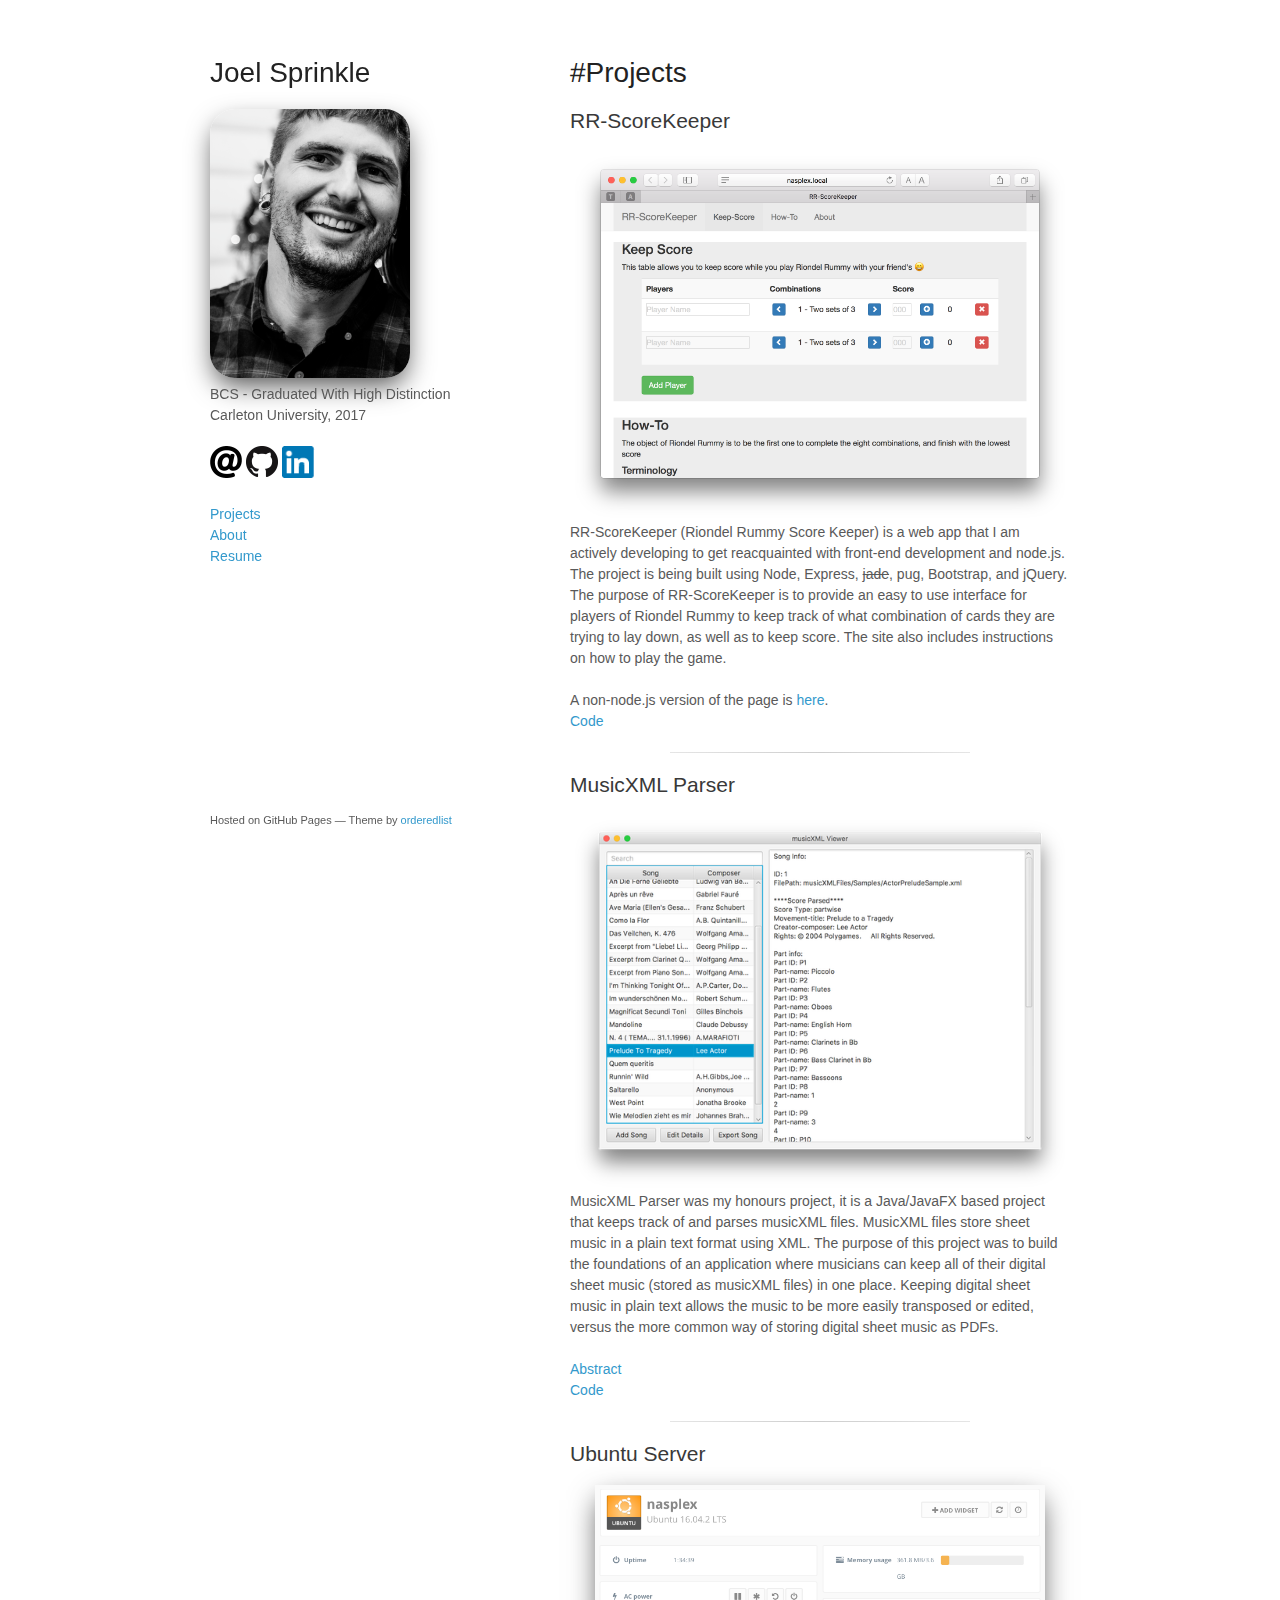
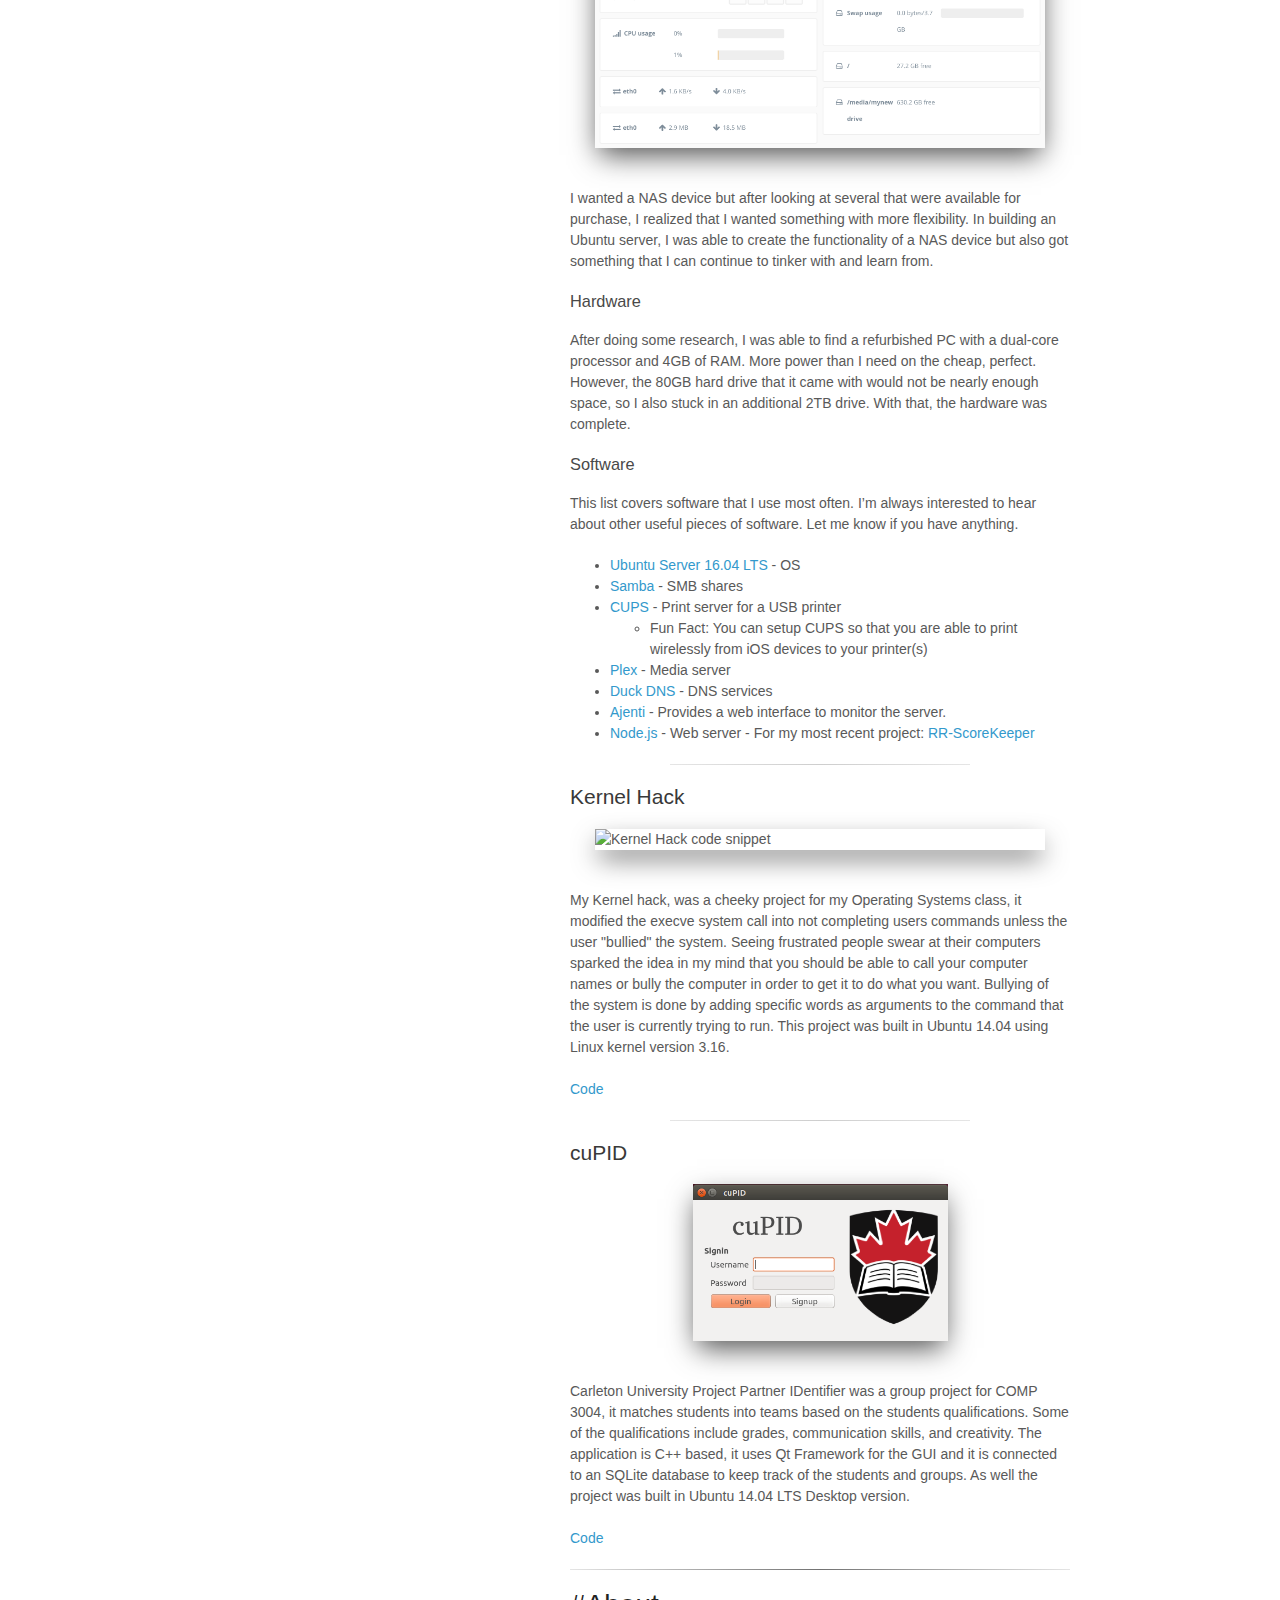
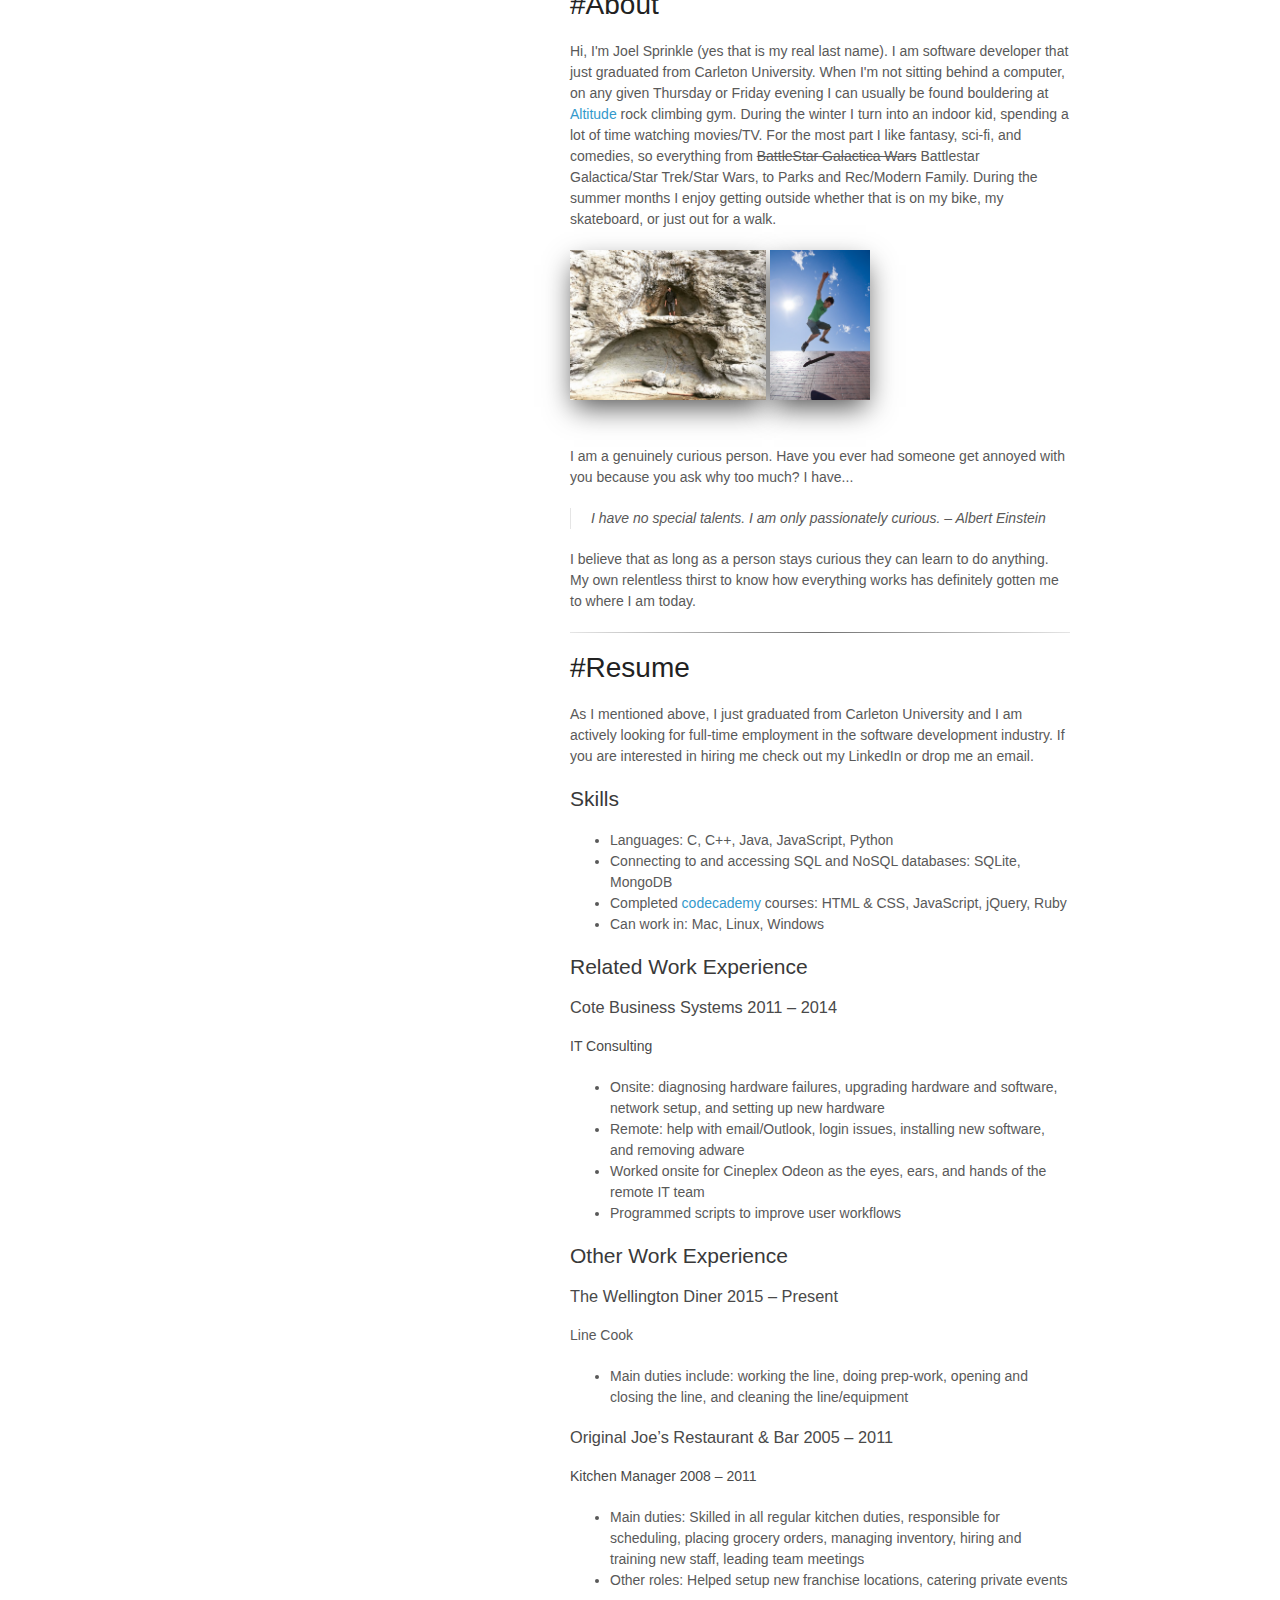
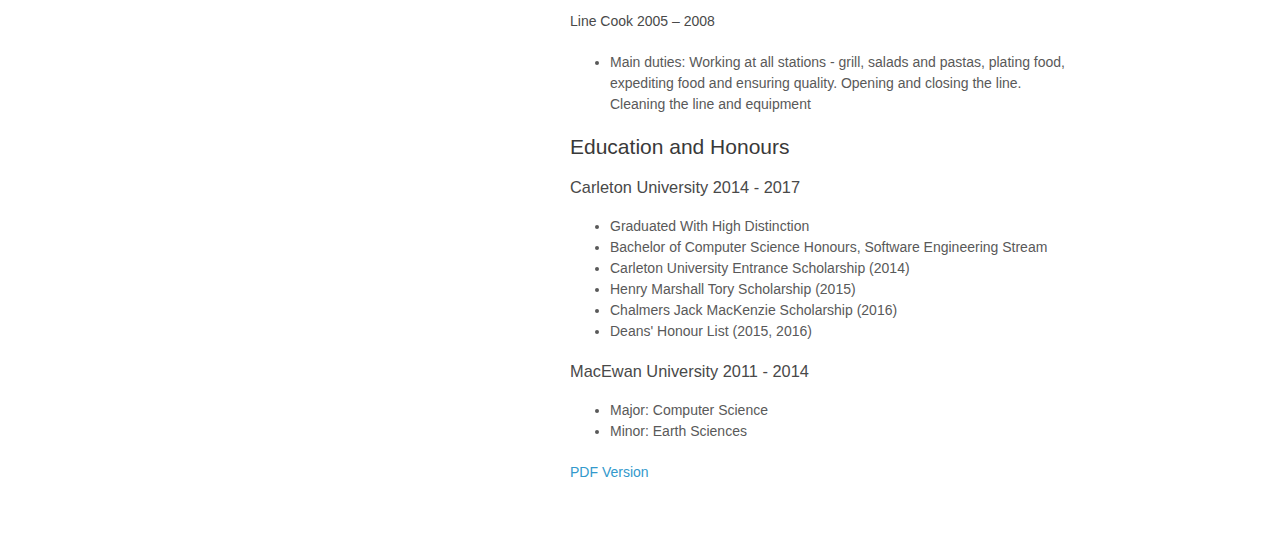
==== index.html @ 667ddcf8 "added content" ====
<!doctype html>
<html>
  <head>
    <script type="application/ld+json">
    {
      "@context": "http://schema.org",
      "@type": "CreativeWork",
      "url": "https://sprinklej.github.io",
      "name": "Joel Sprinkle's Portfolio",
      "description": "My personal website/portfolio for software projects that I have worked on",
      "author": "Joel Sprinkle"
    }
    </script>
    
    <meta charset="utf-8">
    <meta http-equiv="X-UA-Compatible" content="chrome=1">
    <meta name="google-site-verification" content="lbTCg53bKcUgBsg6EdSEf4gqTsPETDSSrjqJRYJyMzg" />
    <title>Joel Sprinkle</title>

    <script type="text/javascript" src="javascripts/scripts.js"></script>
    <script type="text/javascript" src="javascripts/analytics.js"></script>
    <link rel="stylesheet" href="stylesheets/styles.css">
    <link rel="stylesheet" href="stylesheets/pygment_trac.css">
    <meta name="viewport" content="width=device-width">
    <!--[if lt IE 9]>
    <script src="//html5shiv.googlecode.com/svn/trunk/html5.js"></script>
    <![endif]-->
  </head>
  <body>
    <div class="wrapper">
      <header>
        <h1>Joel Sprinkle</h1>
        <img class="portrait" src="images/Me/portrait.png" alt="Me" style="width:200px;">
        <p>BCS - Graduated With High Distinction<br>Carleton University, 2017</p>
        
        <p><script type="text/javascript">writeMe();</script><img src="images/Write/318-108266.jpg" height="32"></a>
        <a href="https://github.com/sprinklej" target="_blank"><img src="images/GitHub/GitHub-Mark-32px.png" alt="GitHub"></a>
        <a href="http://linkedin.com/in/JoelSprinkle" target="_blank"><img src="images/LinkedIn/In-2CRev-34px-R.png" alt="LinkedIn" height="32"></a></p>
        
        <p><a href="#projects">Projects</a><br>
        <a href="#about">About</a><br>
        <a href="#resume">Resume</a></p>
           
      </header>
      <section>
        <h1 id="projects">#Projects</h1>
        <h2 id="rr-scorekeeper">RR-ScoreKeeper</h2>
        <img class="preshadow" src="images/Projects/RR Screen Shot.png" title="RR-ScoreKeeper" alt="RR-ScoreKeeper screen shot">
        <p>RR-ScoreKeeper (Riondel Rummy Score Keeper) is a web app that I am actively developing to get reacquainted with front-end development and node.js. The project is being built using Node, Express, <strike>jade</strike>, pug, Bootstrap, and jQuery. The purpose of RR-ScoreKeeper is to provide an easy to use interface for players of Riondel Rummy to keep track of what combination of cards they are trying to lay down, as well as to keep score. The site also includes instructions on how to play the game.
        <br><br>A non-node.js version of the page is <a href="rr-scorekeeper.html">here</a>.
        <br><a href="https://github.com/sprinklej/RR-WebApp" target="_blank">Code</a></p>
        
        <hr class="style-three">
        <h2>MusicXML Parser</h2>
        <img class="preshadow" src="images/Projects/musicXML Screen Shot.png" title="musicXML" alt="musicXML screen shot">
        <p>MusicXML Parser was my honours project, it is a Java/JavaFX based project that keeps track of and parses musicXML files. MusicXML files store sheet music in a plain text format using XML. The purpose of this project was to build the foundations of an application where musicians can keep all of their digital sheet music (stored as musicXML files) in one place. Keeping digital sheet music in plain text allows the music to be more easily transposed or edited, versus the more common way of storing digital sheet music as PDFs.
        <br><br><a href="https://service.scs.carleton.ca/content/honours-project-joel-sprinkle" target="_blank">Abstract</a>
        <br><a href="https://github.com/sprinklej/musicXML" target="_blank">Code</a></p>

        <hr class="style-three">
        <h2>Ubuntu Server</h2>
        <img class="imgshadow" src="images/Projects/Ajenti dashboard.png" title="Ajenti dashboard" alt="Ajenti dashboard" style="width:450px">
        <p>I wanted a NAS device but after looking at several that were available for purchase, I realized that I wanted something with more flexibility. In building an Ubuntu server, I was able to create the functionality of a NAS device but also got something that I can continue to tinker with and learn from.</p>
          
        <h3>Hardware</h3>
        <p>After doing some research, I was able to find a refurbished PC with a dual-core processor and 4GB of RAM. More power than I need on the cheap, perfect. However, the 80GB hard drive that it came with would not be nearly enough space, so I also stuck in an additional 2TB drive. With that, the hardware was complete.</p>
        
        <h3>Software</h3>
        <p>This list covers software that I use most often. I’m always interested to hear about other useful pieces of software. Let me know if you have anything.</p>
        <ul>
          <li><a href="https://www.ubuntu.com/server" target="_blank">Ubuntu Server 16.04 LTS</a> - OS</li>
          <li><a href="https://www.samba.org" target="_blank">Samba</a> - SMB shares</li>
          <li><a href="https://www.cups.org" target="_blank">CUPS</a> - Print server for a USB printer</li>
          <ul class="sublist">
            <li>Fun Fact: You can setup CUPS so that you are able to print wirelessly from iOS devices to your printer(s)</li>
          </ul>
          <li><a href="https://www.plex.tv" target="_blank">Plex</a> - Media server</li>
          <li><a href="https://www.duckdns.org" target="_blank">Duck DNS</a> - DNS services</li>
          <li><a href="http://ajenti.org" target="_blank">Ajenti</a> - Provides a web interface to monitor the server.</li>
          <li><a href="https://nodejs.org" target="_blank">Node.js</a> - Web server - For my most recent project: <a href="#rr-scorekeeper">RR-ScoreKeeper</a></li>
        </ul>

        <hr class="style-three">
        <h2>Kernel Hack</h2>
        <img class="imgshadow" src="images/Projects/KernelHack.png" title="Kernel Hack code snippet" alt="Kernel Hack code snippet" style="width:450px">
        <p>My Kernel hack, was a cheeky project for my Operating Systems class, it modified the execve system call into not completing users commands unless the user "bullied" the system. Seeing frustrated people swear at their computers sparked the idea in my mind that you should be able to call your computer names or bully the computer in order to get it to do what you want. Bullying of the system is done by adding specific words as arguments to the command that the user is currently trying to run. This project was built in Ubuntu 14.04 using Linux kernel version 3.16.
        <br><br><a href="https://github.com/sprinklej/KernelHack" target="_blank">Code</a></p>
        
        <hr class="style-three">
        <h2>cuPID</h2>
        <img class="imgshadow" src="images/Projects/cuPID Login Screen.png" title="cuPID login screen" alt="cuPID login screen" style="width:255px">
        <p>Carleton University Project Partner IDentifier was a group project for COMP 3004, it matches students into teams based on the students qualifications. Some of the qualifications include grades, communication skills, and creativity. The application is C++ based, it uses Qt Framework for the GUI and it is connected to an SQLite database to keep track of the students and groups. As well the project was built in Ubuntu 14.04 LTS Desktop version.
        <br><br><a href="https://github.com/sprinklej/00100100" target="_blank">Code</a></p>
				
				
        <hr class="style-two">
        <h1 id="about">#About</h1>
        <p>Hi, I'm Joel Sprinkle (yes that is my real last name). I am software developer that just graduated from Carleton University. When I'm not sitting behind a computer, on any given Thursday or Friday evening I can usually be found bouldering at <a href="http://www.altitudegym.ca" target="_blank">Altitude</a> rock climbing gym. During the winter I turn into an indoor kid, spending a lot of time watching movies/TV. For the most part I like fantasy, sci-fi, and comedies, so everything from <strike>BattleStar Galactica Wars</strike> Battlestar Galactica/Star Trek/Star Wars, to Parks and Rec/Modern Family. During the summer months I enjoy getting outside whether that is on my bike, my skateboard, or just out for a walk.</p>
				
        <!-- slide show -->
        <div class="picbox">
          <img src="images/Me/bouldering in BC.jpg" onclick="openModal();currentSlide(1)" class="hover-shadow imgshadow fillbox"> 
          <img src="images/Me/skateboarding.jpg" onclick="openModal();currentSlide(2)" class="hover-shadow imgshadow fillbox">
        </div>

        <div id="myModal" class="modal">
          <span class="close cursor" onclick="closeModal()">&times;</span>
          <div class="modal-content">

            <div class="mySlides">
              <div class="numbertext">1 / 2</div>
                <img class="disp" src="images/Me/bouldering in BC.jpg" alt="Impromptu bouldering at Juan de Fuca Botanical Beach">
            </div>

            <div class="mySlides">
              <div class="numbertext">2 / 2</div>
                <img class="disp" src="images/Me/skateboarding.jpg" alt="Hitting up the local skatepark">
            </div>

            <a class="prev" onclick="plusSlides(-1)">&#10094;</a>
            <a class="next" onclick="plusSlides(1)">&#10095;</a>

            <div class="caption-container">
              <p id="caption"></p>
            </div>
          </div>
        </div>
        
        				        
        <p>I am a genuinely curious person. Have you ever had someone get annoyed with you because you ask why too much? I have...</p>
        <blockquote><p>I have no special talents. I am only passionately curious. – Albert Einstein</p></blockquote>
        <p>I believe that as long as a person stays curious they can learn to do anything. My own relentless thirst to know how everything works has definitely gotten me to where I am today.</p>
				
				
        <hr class="style-two">
        <h1 id="resume">#Resume</h1>
        <p>As I mentioned above, I just graduated from Carleton University and I am actively looking for full-time employment in the software development industry. If you are interested in hiring me check out my LinkedIn or drop me an email.</p> 
				
        <h2>Skills</h2>
        <ul>
          <li>Languages: C, C++, Java, JavaScript, Python</li>
          <li>Connecting to and accessing SQL and NoSQL databases: SQLite, MongoDB</li>
          <li>Completed <a href="https://www.codecademy.com" target="_blank">codecademy</a> courses: HTML & CSS, JavaScript, jQuery, Ruby</li>
          <li>Can work in: Mac, Linux, Windows</li>
        </ul>
		
        <h2>Related Work Experience</h2>
        <h3>Cote Business Systems 2011 – 2014</h3>
        <h4>IT Consulting</h4>
        <ul>
          <li>Onsite: diagnosing hardware failures, upgrading hardware and software, network setup, and setting up new hardware</li>
          <li>Remote: help with email/Outlook, login issues, installing new software, and removing adware</li>
          <li>Worked onsite for Cineplex Odeon as the eyes, ears, and hands of the remote IT team</li>
          <li>Programmed scripts to improve user workflows</li>
        </ul>
				
        <h2>Other Work Experience</h2>
        <h3>The Wellington Diner 2015 – Present</h3>
        <p>Line Cook</p>
        <ul>
          <li>Main duties include: working the line, doing prep-work, opening and closing the line, and cleaning the line/equipment</li>
        </ul>
		
        <h3>Original Joe’s Restaurant & Bar	2005 – 2011</h3>
        <h4>Kitchen Manager 2008 – 2011</h4>
        <ul>
          <li>Main duties: Skilled in all regular kitchen duties, responsible for scheduling, placing grocery orders, managing inventory, hiring and training new staff, leading team meetings</li>
          <li>Other roles: Helped setup new franchise locations, catering private events</li>
        </ul>
        <h4>Line Cook 2005 – 2008</h4>
        <ul>
          <li>Main duties: Working at all stations - grill, salads and pastas, plating food, expediting food and ensuring quality. Opening and closing the line. Cleaning the line and equipment</li>
        </ul>
		
        <h2>Education and Honours</h2>
        <h3>Carleton University	2014 - 2017</h3>
        <ul>
          <li>Graduated With High Distinction</li>
          <li>Bachelor of Computer Science Honours, Software Engineering Stream</li>
          <li>Carleton University Entrance Scholarship (2014)</li>
          <li>Henry Marshall Tory Scholarship (2015)</li>
          <li>Chalmers Jack MacKenzie Scholarship (2016)</li>
          <li>Deans' Honour List (2015, 2016)</li>
        </ul>
		
        <h3>MacEwan University 2011 - 2014</h3>
        <ul>
          <li>Major: Computer Science</li>
          <li>Minor: Earth Sciences</li>
        </ul>
			
        <p><a href="pdfs/Joel_Sprinkle_Resume.pdf" target="_blank">PDF Version</a></p>
        
      </section>
      <footer>        
        <p><small>Hosted on GitHub Pages &mdash; Theme by <a href="https://github.com/orderedlist">orderedlist</a></small></p>
      </footer>
    </div>
    <script src="javascripts/scale.fix.js"></script> 
    <script src="javascripts/modal.js"></script>
  </body>
</html>
---- stylesheets/styles.css ----
body {
  background-color: #fff;
  padding:50px;
  font: 14px/1.5 -apple-system, BlinkMacSystemFont, "Segoe UI", Roboto, Oxygen, Ubuntu, Cantarell, "Fira Sans", "Droid Sans", "Helvetica Neue", Arial, sans-serif, "Apple Color Emoji", "Segoe UI Emoji", "Segoe UI Symbol";
  color:#595959;
  font-weight:400;
}

h1, h2, h3, h4, h5, h6 {
  color:#222;
  margin:0 0 20px;
}

p, ul, ol, table, pre, dl {
  margin:0 0 20px;
}

h1, h2, h3 {
  line-height:1.1;
}

h1 {
  font-size:28px;
  font-weight: 500;
}

h2 {
  color:#393939;
  font-weight: 500;
}

h3, h4, h5, h6 {
  color:#494949;
  font-weight: 500;
}

a {
  color:#39c;
  text-decoration:none;
}

a:hover {
  color:#069;
}

a small {
  font-size:11px;
  color:#777;
  margin-top:-0.3em;
  display:block;
}

a:hover small {
  color:#777;
}

.wrapper {
  width:860px;
  margin:0 auto;
}

blockquote {
  border-left:1px solid #e5e5e5;
  margin:0;
  padding:0 0 0 20px;
  font-style:italic;
}

code, pre {
  font-family:Monaco, Bitstream Vera Sans Mono, Lucida Console, Terminal, Consolas, Liberation Mono, DejaVu Sans Mono, Courier New, monospace;
  color:#333;
  font-size:12px;
}

pre {
  padding:8px 15px;
  background: #f8f8f8;
  border-radius:5px;
  border:1px solid #e5e5e5;
  overflow-x: auto;
}

table {
  width:100%;
  border-collapse:collapse;
}

th, td {
  text-align:left;
  padding:5px 10px;
  border-bottom:1px solid #e5e5e5;
}

dt {
  color:#444;
  font-weight:500;
}

th {
  color:#444;
}

img {
  max-width:100%;
}

img.imgshadow {
  display: block;
  margin-left: auto;
  margin-right: auto;
	margin-bottom: 40px;
	-webkit-box-shadow: 0px 11px 27px -4px rgba(0,0,0,0.69);
	-moz-box-shadow: 0px 11px 27px -4px rgba(0,0,0,0.69);
	box-shadow: 0px 11px 27px -4px rgba(0,0,0,0.69)
}

img.portrait {
  border-radius: 25px;
	-webkit-box-shadow: 0px 11px 27px -4px rgba(0,0,0,0.69);
	-moz-box-shadow: 0px 11px 27px -4px rgba(0,0,0,0.69);
	box-shadow: 0px 11px 27px -4px rgba(0,0,0,0.69)
}

img.preshadow {
  display: block;
  margin-left: auto;
  margin-right: auto;
  width: 600px;
}

header {
  width:270px;
  float:left;
  position:fixed;
  -webkit-font-smoothing:subpixel-antialiased;
}

header ul {
  list-style:none;
  height:40px;
  padding:0;
  background: #f4f4f4;
  border-radius:5px;
  border:1px solid #e0e0e0;
  width:270px;
}


header li {
  width:89px;
  float:left;
  border-right:1px solid #e0e0e0;
  height:40px;
}

header li:first-child a {
  border-radius:5px 0 0 5px;
}

header li:last-child a {
  border-radius:0 5px 5px 0;
}

header ul a {
  line-height:1;
  font-size:11px;
  color:#999;
  display:block;
  text-align:center;
  padding-top:6px;
  height:34px;
}

header ul a:hover {
  color:#999;
}

header ul a:active {
  background-color:#f0f0f0;
}

strong {
  color:#222;
  font-weight:500;
}

header ul li + li + li {
  border-right:none;
  width:89px;
}

header ul a strong {
  font-size:14px;
  display:block;
  color:#222;
}

section {
  width:500px;
  float:right;
  padding-bottom:50px;
}

small {
  font-size:11px;
}

hr {
  border:0;
  background:#e5e5e5;
  height:1px;
  margin:0 0 20px;
}

/* Gradient transparent - color - transparent */
hr.style-two {
    border: 0;
    height: 1px;
    background-image: linear-gradient(to right, rgba(0, 0, 0, 0), rgba(0, 0, 0, 0.50), rgba(0, 0, 0, 0));
}

hr.style-three {
    border: 0;
    height: 1px;
    background-image: linear-gradient(to right, rgba(0, 0, 0, 0), rgba(0, 0, 0, 0.1), rgba(0, 0, 0, 0));
    width: 60%;
    margin-left: 20%;
    margin-right: 20%;
    display: block;
}

ul.sublist {
	margin-bottom:0px;
}

footer {
  width:270px;
  float:left;
  position:fixed;
  bottom:50px;
  -webkit-font-smoothing:subpixel-antialiased;
}

@media print, screen and (max-width: 960px) {

  div.wrapper {
    width:auto;
    margin:0;
  }

  header, section, footer {
    float:none;
    position:static;
    width:auto;
  }

  header {
    padding-right:320px;
  }

  section {
    border:1px solid #e5e5e5;
    border-width:1px 0;
    padding:20px 0;
    margin:0 0 20px;
  }

  header a small {
    display:inline;
  }

  header ul {
    position:absolute;
    right:50px;
    top:52px;
  }
}

@media print, screen and (max-width: 720px) {
  body {
    word-wrap:break-word;
  }

  header {
    padding:0;
  }

  header ul, header p.view {
    position:static;
  }

  pre, code {
    word-wrap:normal;
  }
}

@media print, screen and (max-width: 480px) {
  body {
    padding:15px;
  }

  header ul {
    width:99%;
  }

  header li, header ul li + li + li {
    width:33%;
  }
}

@media print {
  body {
    padding:0.4in;
    font-size:12pt;
    color:#444;
  }
}

p {
position:relative;
}


/* SLIDE SHOW CSS */
.picbox .fillbox {
  display:inline-block;
}

.fillbox {
  height:150px;
}

/*
.row > .column {
  padding: 0 8px;
}

.row:after {
  content: "";
  display: table;
  clear: both;
}

.column {
  float: left;
  width: 25%;
}
*/

/* The Modal (background) */
.modal {
  display: none;
  position: fixed;
  z-index: 1;
  padding-top: 100px;
  left: 0;
  top: 0;
  width: 100%;
  height: 100%;
  overflow: auto;
  background-color: black;  
}

/* center slideshow images */
img.disp {
    display: block;
    margin-left: auto;
    margin-right: auto;
}

/* Modal Content */
.modal-content {
  position: relative;
  /*background-color: #fefefe;*/
  margin: auto;
  padding: 0;
  width: 80%;
  /*max-width: 700px;*/
  max-height:600px;
}


/* The Close Button */
.close {
  color: white;
  position: absolute;
  top: 10px;
  right: 25px;
  font-size: 35px;
  font-weight: bold;
}

.close:hover,
.close:focus {
  color: #999;
  text-decoration: none;
  cursor: pointer;
}

.mySlides {
  display: none;
}

/* Next & previous buttons */
.prev,
.next {
  cursor: pointer;
  position: absolute;
  top: 50%;
  width: auto;
  padding: 16px;
  margin-top: -50px;
  color: white;
  font-weight: bold;
  font-size: 20px;
  transition: 0.6s ease;
  border-radius: 0 3px 3px 0;
  user-select: none;
  -webkit-user-select: none;
}

/* Position the "next button" to the right */
.next {
  right: 0;
  border-radius: 3px 0 0 3px;
}

/* On hover, add a black background color with a little bit see-through */
.prev:hover,
.next:hover {
  background-color: rgba(0, 0, 0, 0.8);
}

/* Number text (1/3 etc) */
.numbertext {
  color: #f2f2f2;
  font-size: 12px;
  padding: 8px 12px;
  position: absolute;
  top: 0;
}

.caption-container {
  text-align: center;
  background-color: black;
  padding: 2px 16px;
  color: white;
}

img.hover-shadow {
  transition: 0.3s
}

.hover-shadow:hover {
  box-shadow: 0 4px 8px 0 rgba(0, 0, 0, 0.2), 0 6px 20px 0 rgba(0, 0, 0, 0.19)
}
---- stylesheets/pygment_trac.css ----
.highlight  { background: #ffffff; }
.highlight .c { color: #999988; font-style: italic } /* Comment */
.highlight .err { color: #a61717; background-color: #e3d2d2 } /* Error */
.highlight .k { font-weight: bold } /* Keyword */
.highlight .o { font-weight: bold } /* Operator */
.highlight .cm { color: #999988; font-style: italic } /* Comment.Multiline */
.highlight .cp { color: #999999; font-weight: bold } /* Comment.Preproc */
.highlight .c1 { color: #999988; font-style: italic } /* Comment.Single */
.highlight .cs { color: #999999; font-weight: bold; font-style: italic } /* Comment.Special */
.highlight .gd { color: #000000; background-color: #ffdddd } /* Generic.Deleted */
.highlight .gd .x { color: #000000; background-color: #ffaaaa } /* Generic.Deleted.Specific */
.highlight .ge { font-style: italic } /* Generic.Emph */
.highlight .gr { color: #aa0000 } /* Generic.Error */
.highlight .gh { color: #999999 } /* Generic.Heading */
.highlight .gi { color: #000000; background-color: #ddffdd } /* Generic.Inserted */
.highlight .gi .x { color: #000000; background-color: #aaffaa } /* Generic.Inserted.Specific */
.highlight .go { color: #888888 } /* Generic.Output */
.highlight .gp { color: #555555 } /* Generic.Prompt */
.highlight .gs { font-weight: bold } /* Generic.Strong */
.highlight .gu { color: #800080; font-weight: bold; } /* Generic.Subheading */
.highlight .gt { color: #aa0000 } /* Generic.Traceback */
.highlight .kc { font-weight: bold } /* Keyword.Constant */
.highlight .kd { font-weight: bold } /* Keyword.Declaration */
.highlight .kn { font-weight: bold } /* Keyword.Namespace */
.highlight .kp { font-weight: bold } /* Keyword.Pseudo */
.highlight .kr { font-weight: bold } /* Keyword.Reserved */
.highlight .kt { color: #445588; font-weight: bold } /* Keyword.Type */
.highlight .m { color: #009999 } /* Literal.Number */
.highlight .s { color: #d14 } /* Literal.String */
.highlight .na { color: #008080 } /* Name.Attribute */
.highlight .nb { color: #0086B3 } /* Name.Builtin */
.highlight .nc { color: #445588; font-weight: bold } /* Name.Class */
.highlight .no { color: #008080 } /* Name.Constant */
.highlight .ni { color: #800080 } /* Name.Entity */
.highlight .ne { color: #990000; font-weight: bold } /* Name.Exception */
.highlight .nf { color: #990000; font-weight: bold } /* Name.Function */
.highlight .nn { color: #555555 } /* Name.Namespace */
.highlight .nt { color: #000080 } /* Name.Tag */
.highlight .nv { color: #008080 } /* Name.Variable */
.highlight .ow { font-weight: bold } /* Operator.Word */
.highlight .w { color: #bbbbbb } /* Text.Whitespace */
.highlight .mf { color: #009999 } /* Literal.Number.Float */
.highlight .mh { color: #009999 } /* Literal.Number.Hex */
.highlight .mi { color: #009999 } /* Literal.Number.Integer */
.highlight .mo { color: #009999 } /* Literal.Number.Oct */
.highlight .sb { color: #d14 } /* Literal.String.Backtick */
.highlight .sc { color: #d14 } /* Literal.String.Char */
.highlight .sd { color: #d14 } /* Literal.String.Doc */
.highlight .s2 { color: #d14 } /* Literal.String.Double */
.highlight .se { color: #d14 } /* Literal.String.Escape */
.highlight .sh { color: #d14 } /* Literal.String.Heredoc */
.highlight .si { color: #d14 } /* Literal.String.Interpol */
.highlight .sx { color: #d14 } /* Literal.String.Other */
.highlight .sr { color: #009926 } /* Literal.String.Regex */
.highlight .s1 { color: #d14 } /* Literal.String.Single */
.highlight .ss { color: #990073 } /* Literal.String.Symbol */
.highlight .bp { color: #999999 } /* Name.Builtin.Pseudo */
.highlight .vc { color: #008080 } /* Name.Variable.Class */
.highlight .vg { color: #008080 } /* Name.Variable.Global */
.highlight .vi { color: #008080 } /* Name.Variable.Instance */
.highlight .il { color: #009999 } /* Literal.Number.Integer.Long */

.type-csharp .highlight .k { color: #0000FF }
.type-csharp .highlight .kt { color: #0000FF }
.type-csharp .highlight .nf { color: #000000; font-weight: normal }
.type-csharp .highlight .nc { color: #2B91AF }
.type-csharp .highlight .nn { color: #000000 }
.type-csharp .highlight .s { color: #A31515 }
.type-csharp .highlight .sc { color: #A31515 }
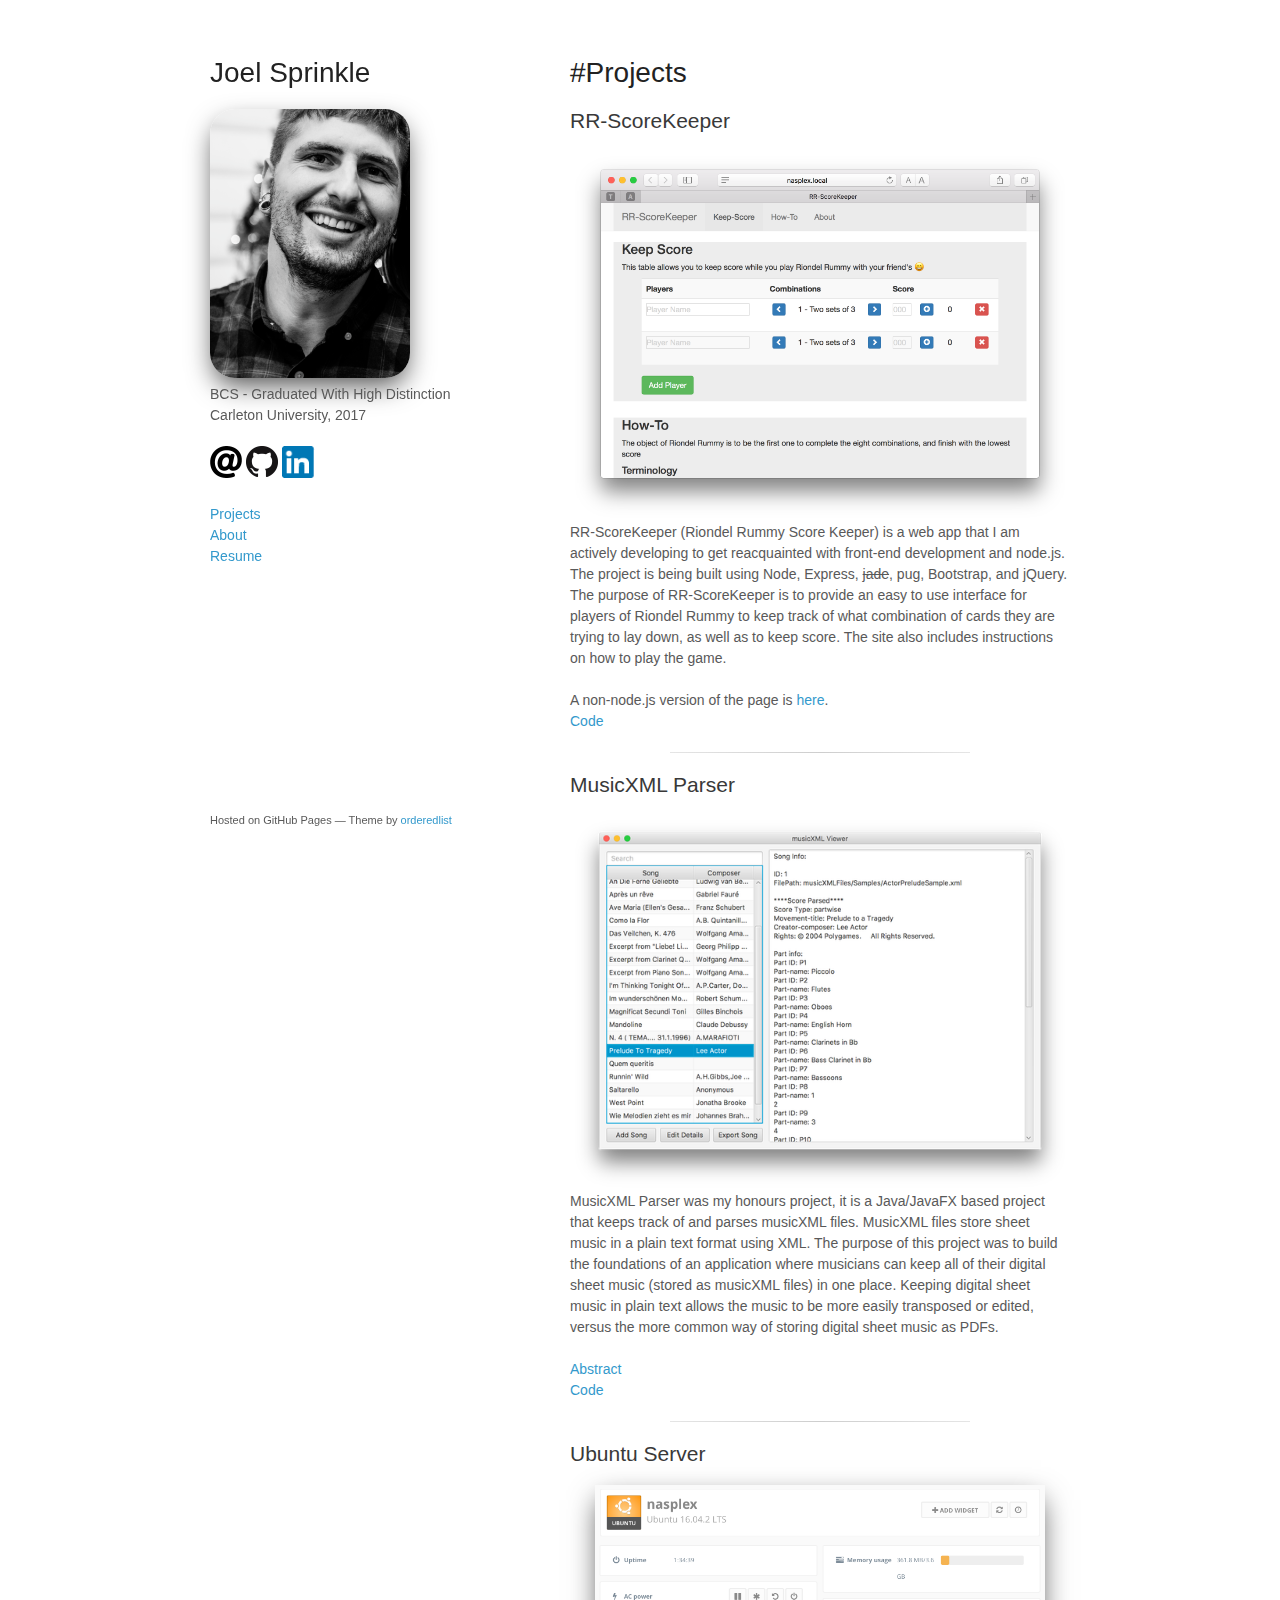
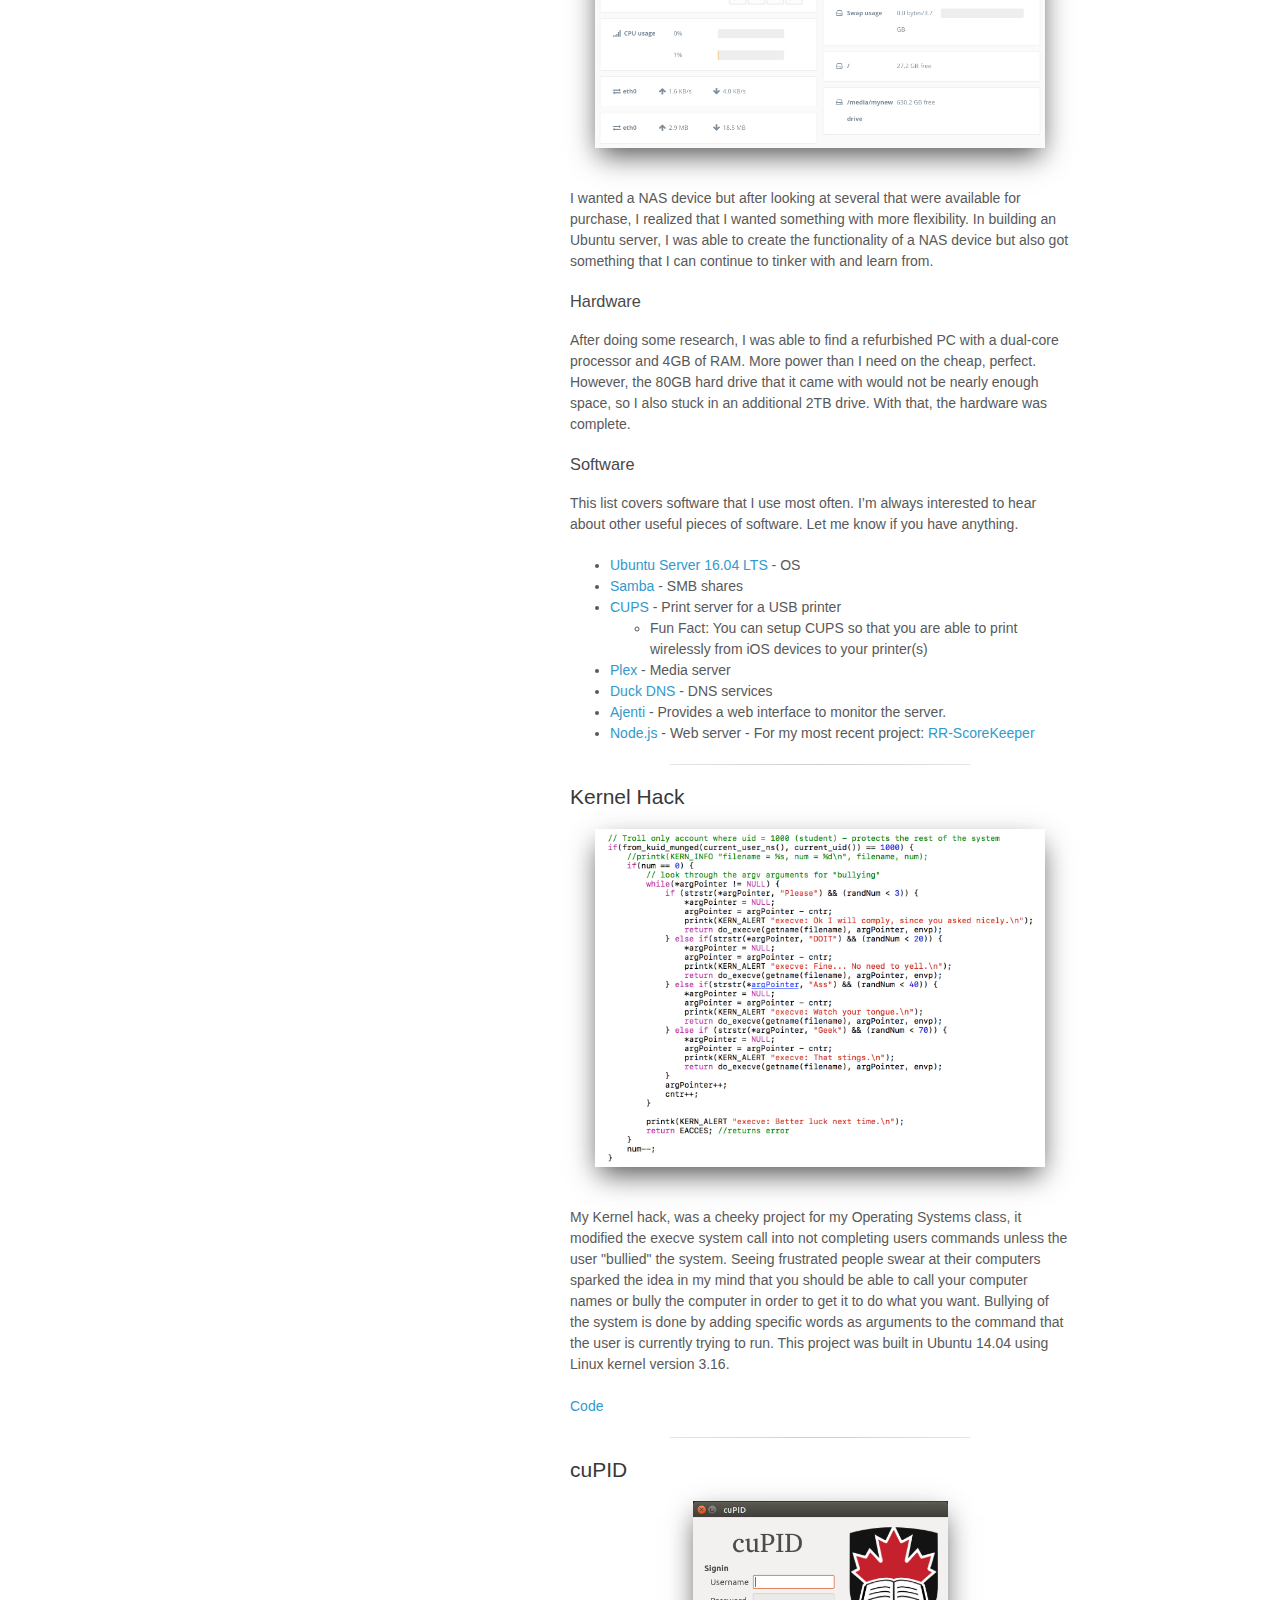
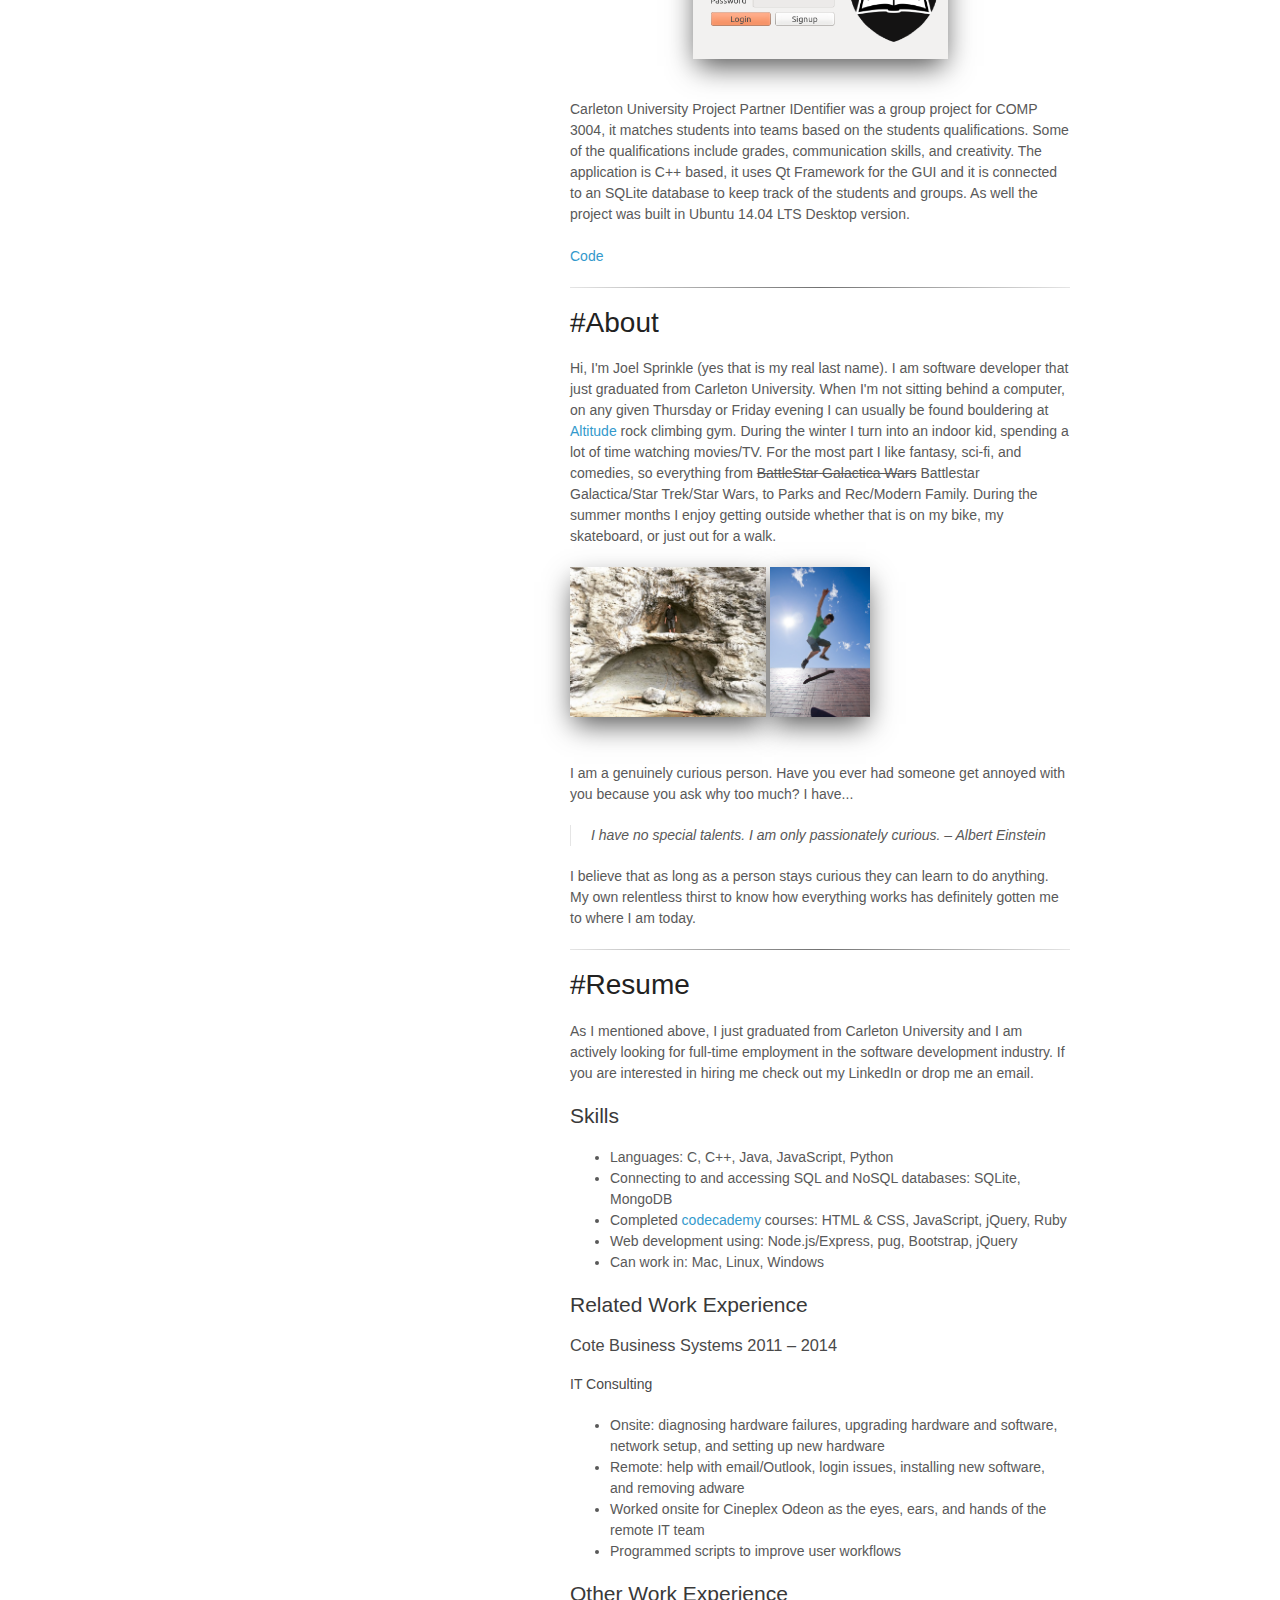
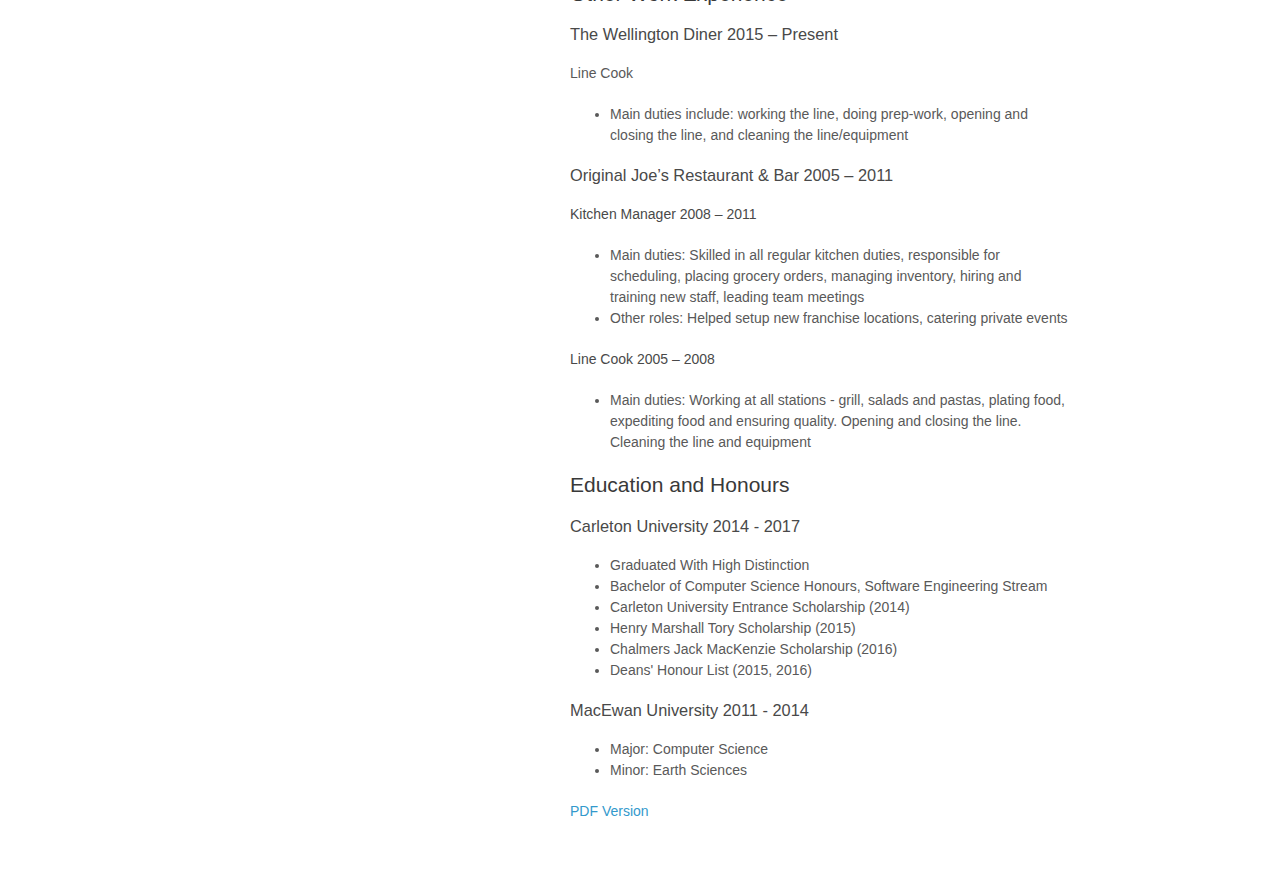
==== commit ba3b117d: "edited content" ====
--- a/index.html
+++ b/index.html
@@ -141,6 +141,7 @@
           <li>Languages: C, C++, Java, JavaScript, Python</li>
           <li>Connecting to and accessing SQL and NoSQL databases: SQLite, MongoDB</li>
           <li>Completed <a href="https://www.codecademy.com" target="_blank">codecademy</a> courses: HTML & CSS, JavaScript, jQuery, Ruby</li>
+          <li>Web development using: Node.js/Express, pug, Bootstrap, jQuery</li>
           <li>Can work in: Mac, Linux, Windows</li>
         </ul>
 		
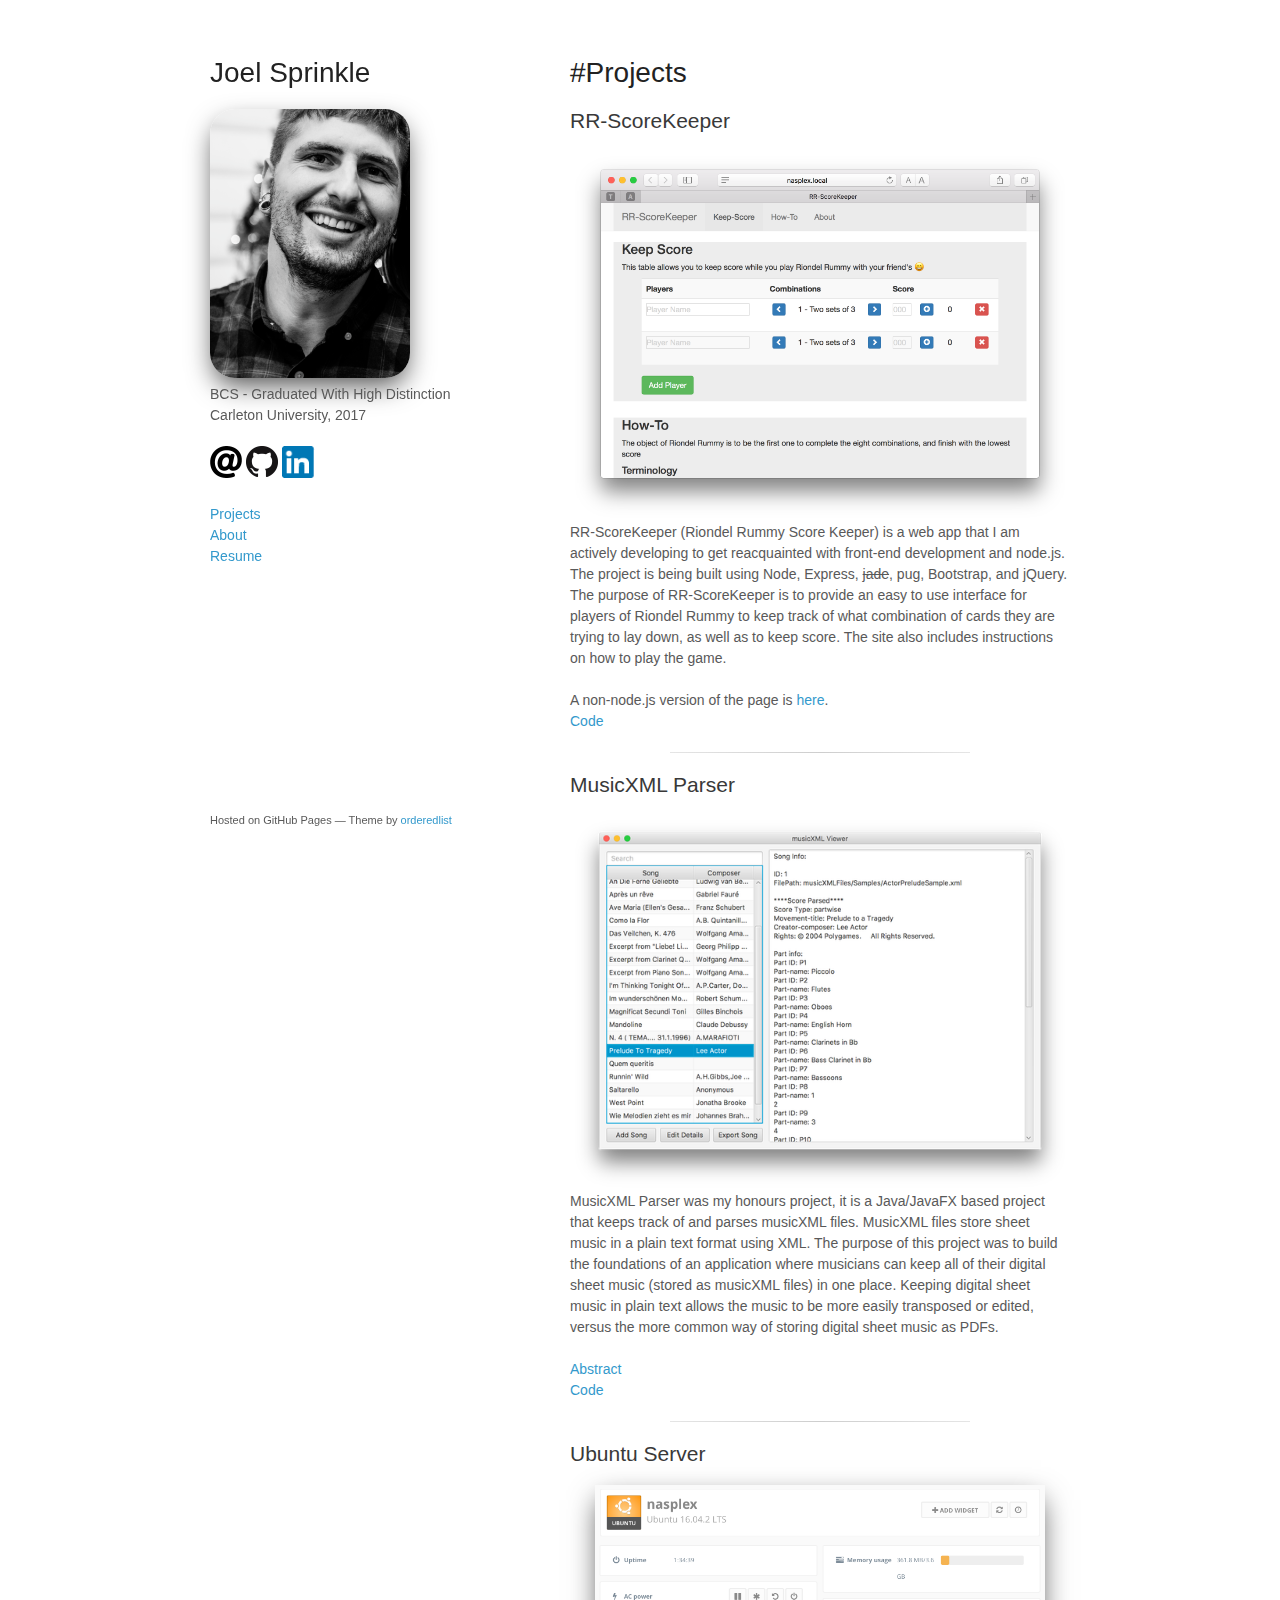
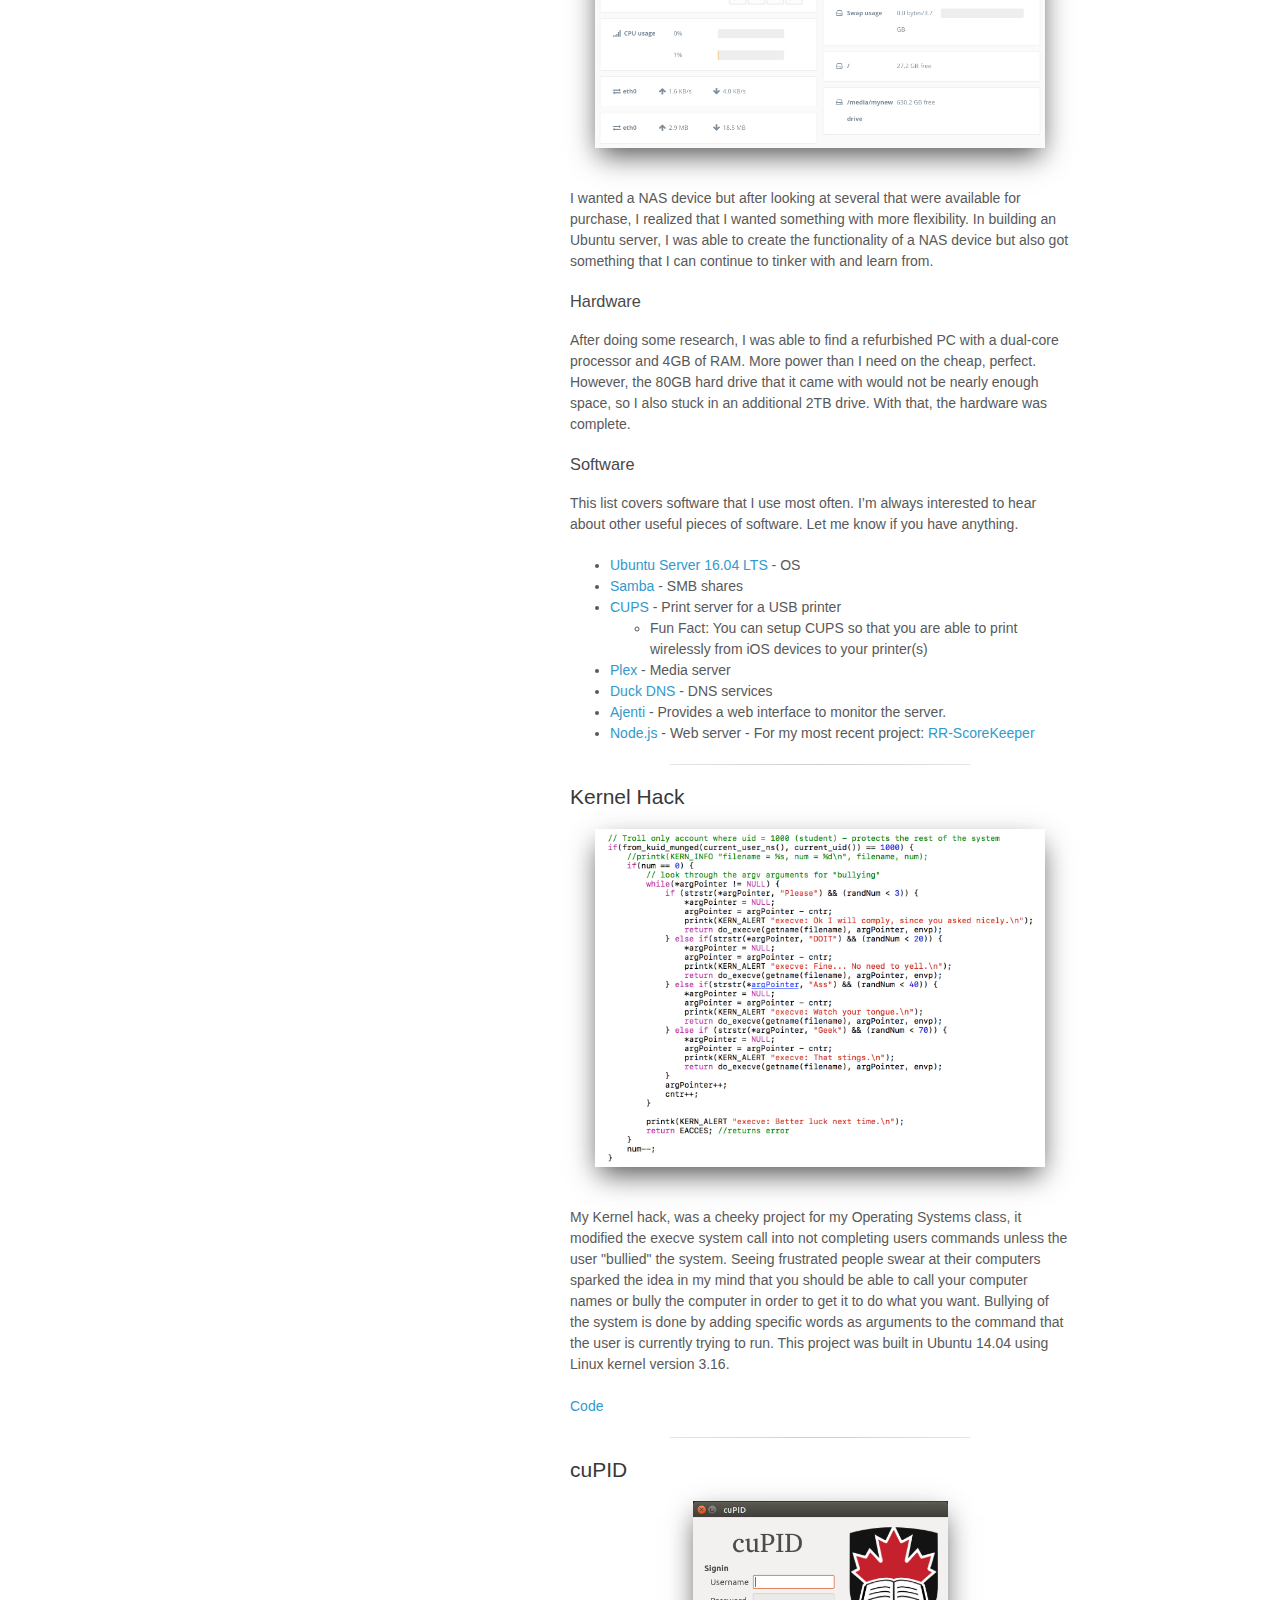
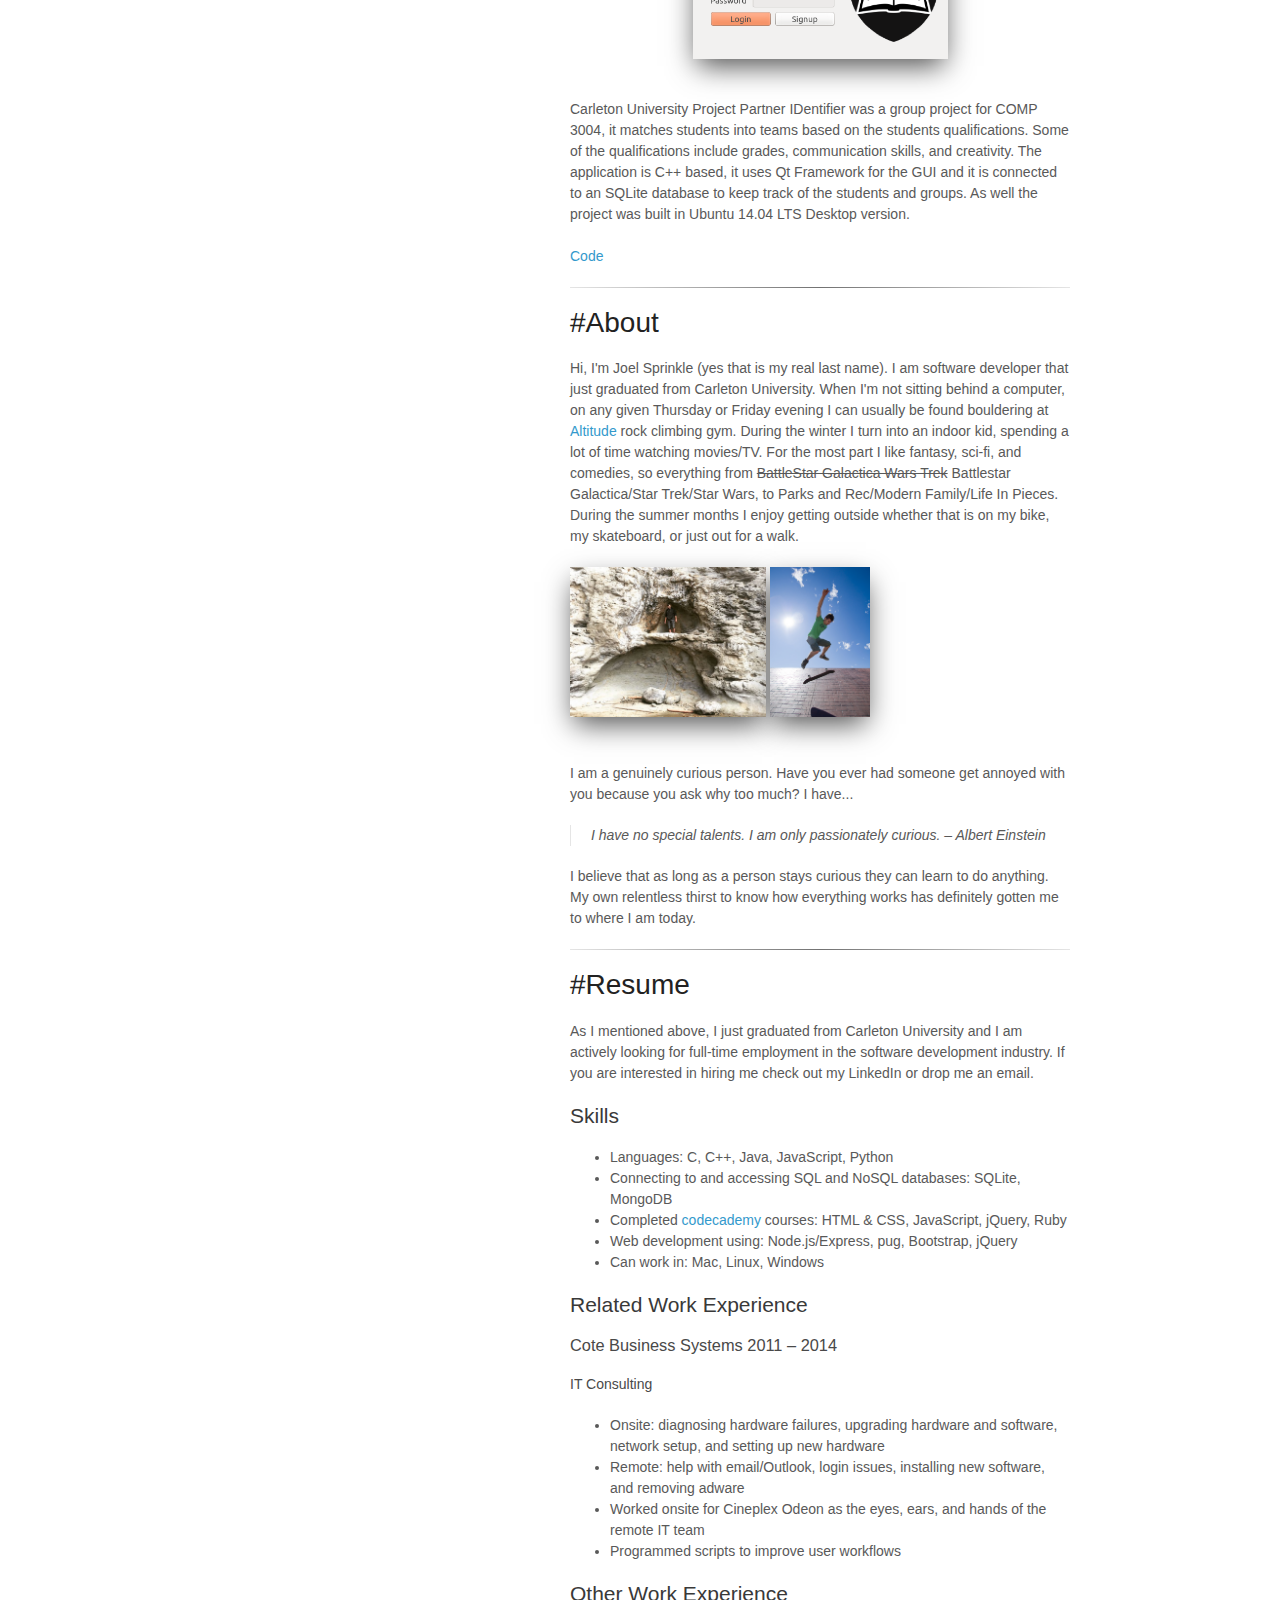
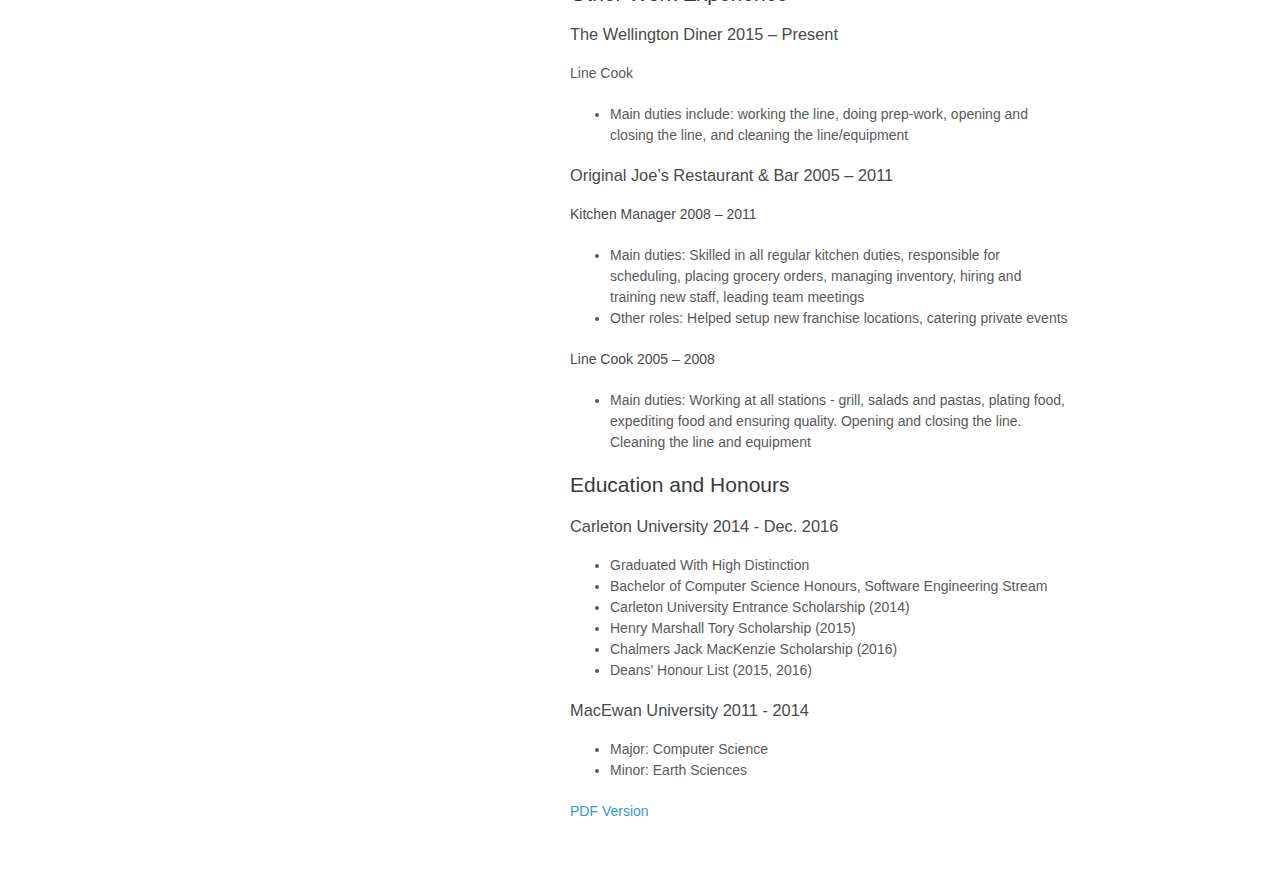
==== commit 4a7d0085: "updated content" ====
--- a/index.html
+++ b/index.html
@@ -1,5 +1,5 @@
 <!doctype html>
-<html>
+<html lang="en">
   <head>
     <script type="application/ld+json">
     {
@@ -95,7 +95,7 @@
 				
         <hr class="style-two">
         <h1 id="about">#About</h1>
-        <p>Hi, I'm Joel Sprinkle (yes that is my real last name). I am software developer that just graduated from Carleton University. When I'm not sitting behind a computer, on any given Thursday or Friday evening I can usually be found bouldering at <a href="http://www.altitudegym.ca" target="_blank">Altitude</a> rock climbing gym. During the winter I turn into an indoor kid, spending a lot of time watching movies/TV. For the most part I like fantasy, sci-fi, and comedies, so everything from <strike>BattleStar Galactica Wars</strike> Battlestar Galactica/Star Trek/Star Wars, to Parks and Rec/Modern Family. During the summer months I enjoy getting outside whether that is on my bike, my skateboard, or just out for a walk.</p>
+        <p>Hi, I'm Joel Sprinkle (yes that is my real last name). I am software developer that just graduated from Carleton University. When I'm not sitting behind a computer, on any given Thursday or Friday evening I can usually be found bouldering at <a href="http://www.altitudegym.ca" target="_blank">Altitude</a> rock climbing gym. During the winter I turn into an indoor kid, spending a lot of time watching movies/TV. For the most part I like fantasy, sci-fi, and comedies, so everything from <strike>BattleStar Galactica Wars Trek</strike> Battlestar Galactica/Star Trek/Star Wars, to Parks and Rec/Modern Family/Life In Pieces. During the summer months I enjoy getting outside whether that is on my bike, my skateboard, or just out for a walk.</p>
 				
         <!-- slide show -->
         <div class="picbox">
@@ -174,7 +174,7 @@
         </ul>
 		
         <h2>Education and Honours</h2>
-        <h3>Carleton University	2014 - 2017</h3>
+        <h3>Carleton University	2014 - Dec. 2016</h3>
         <ul>
           <li>Graduated With High Distinction</li>
           <li>Bachelor of Computer Science Honours, Software Engineering Stream</li>
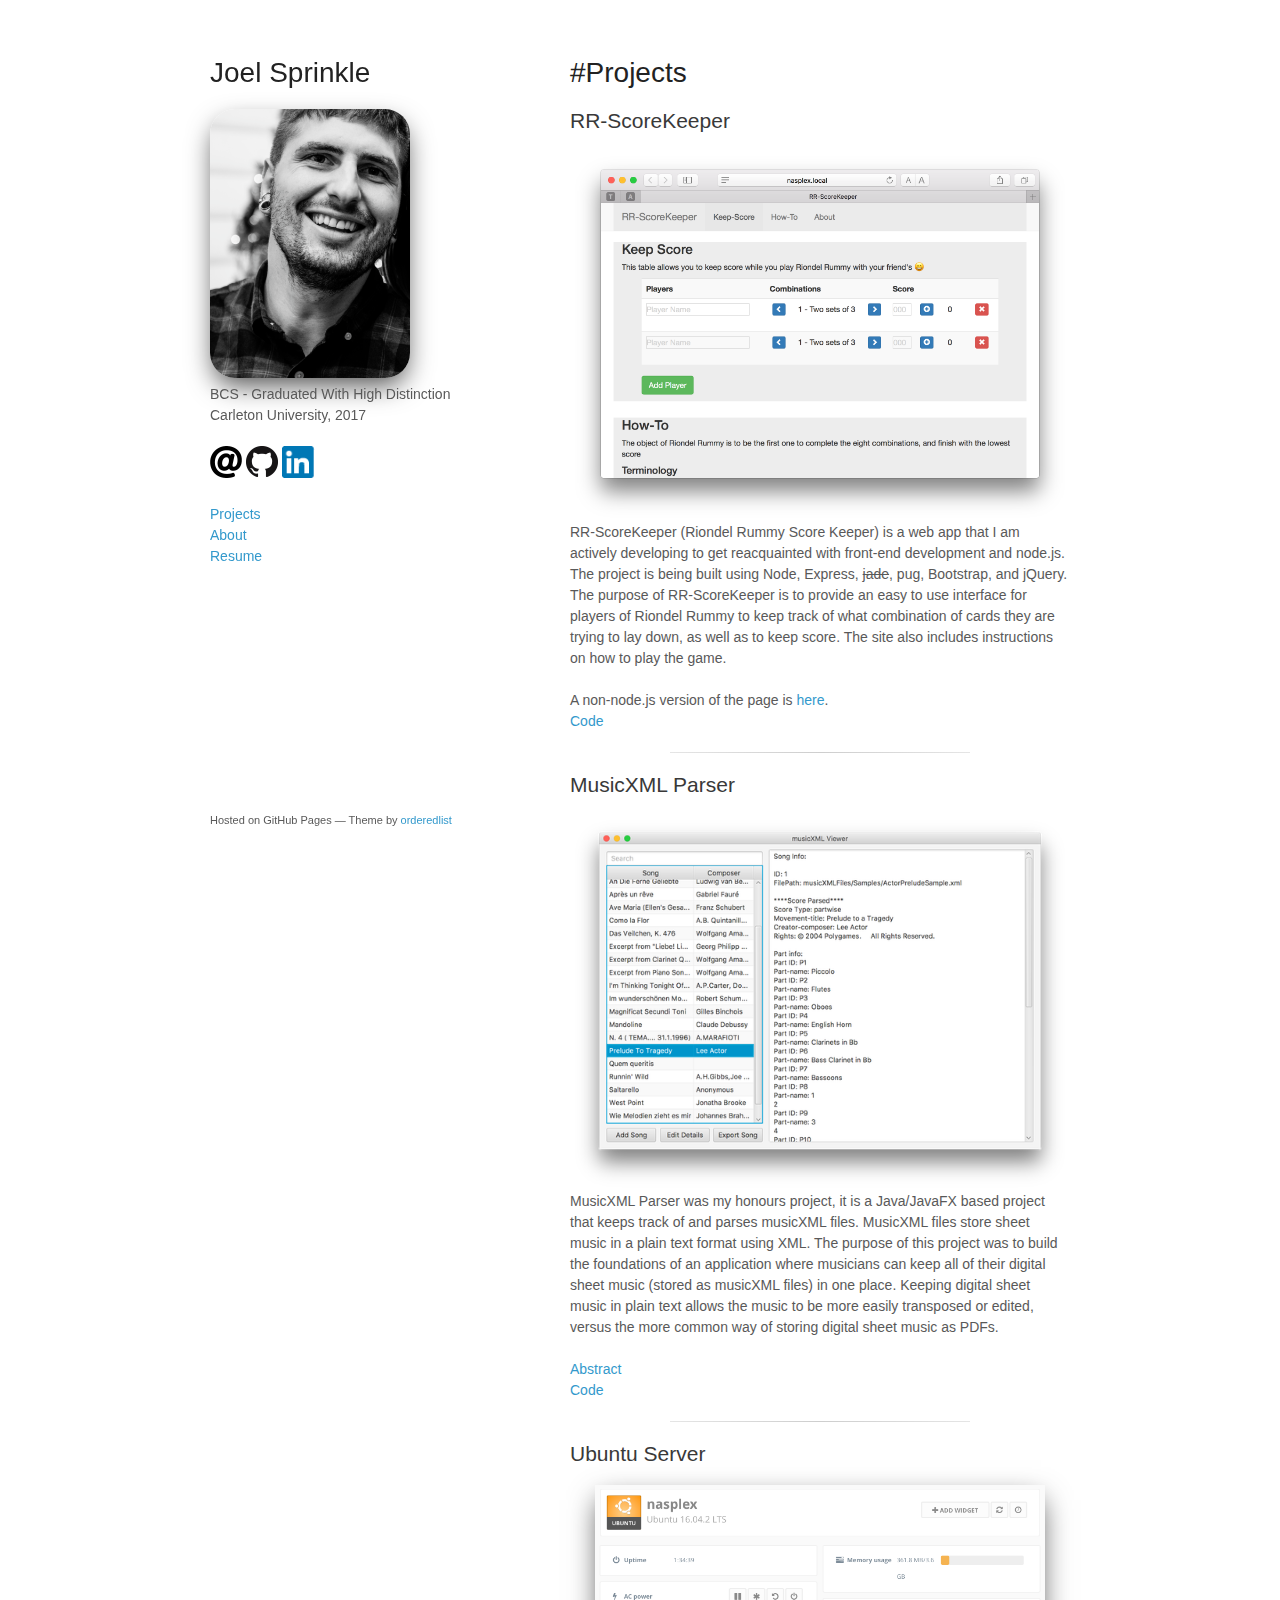
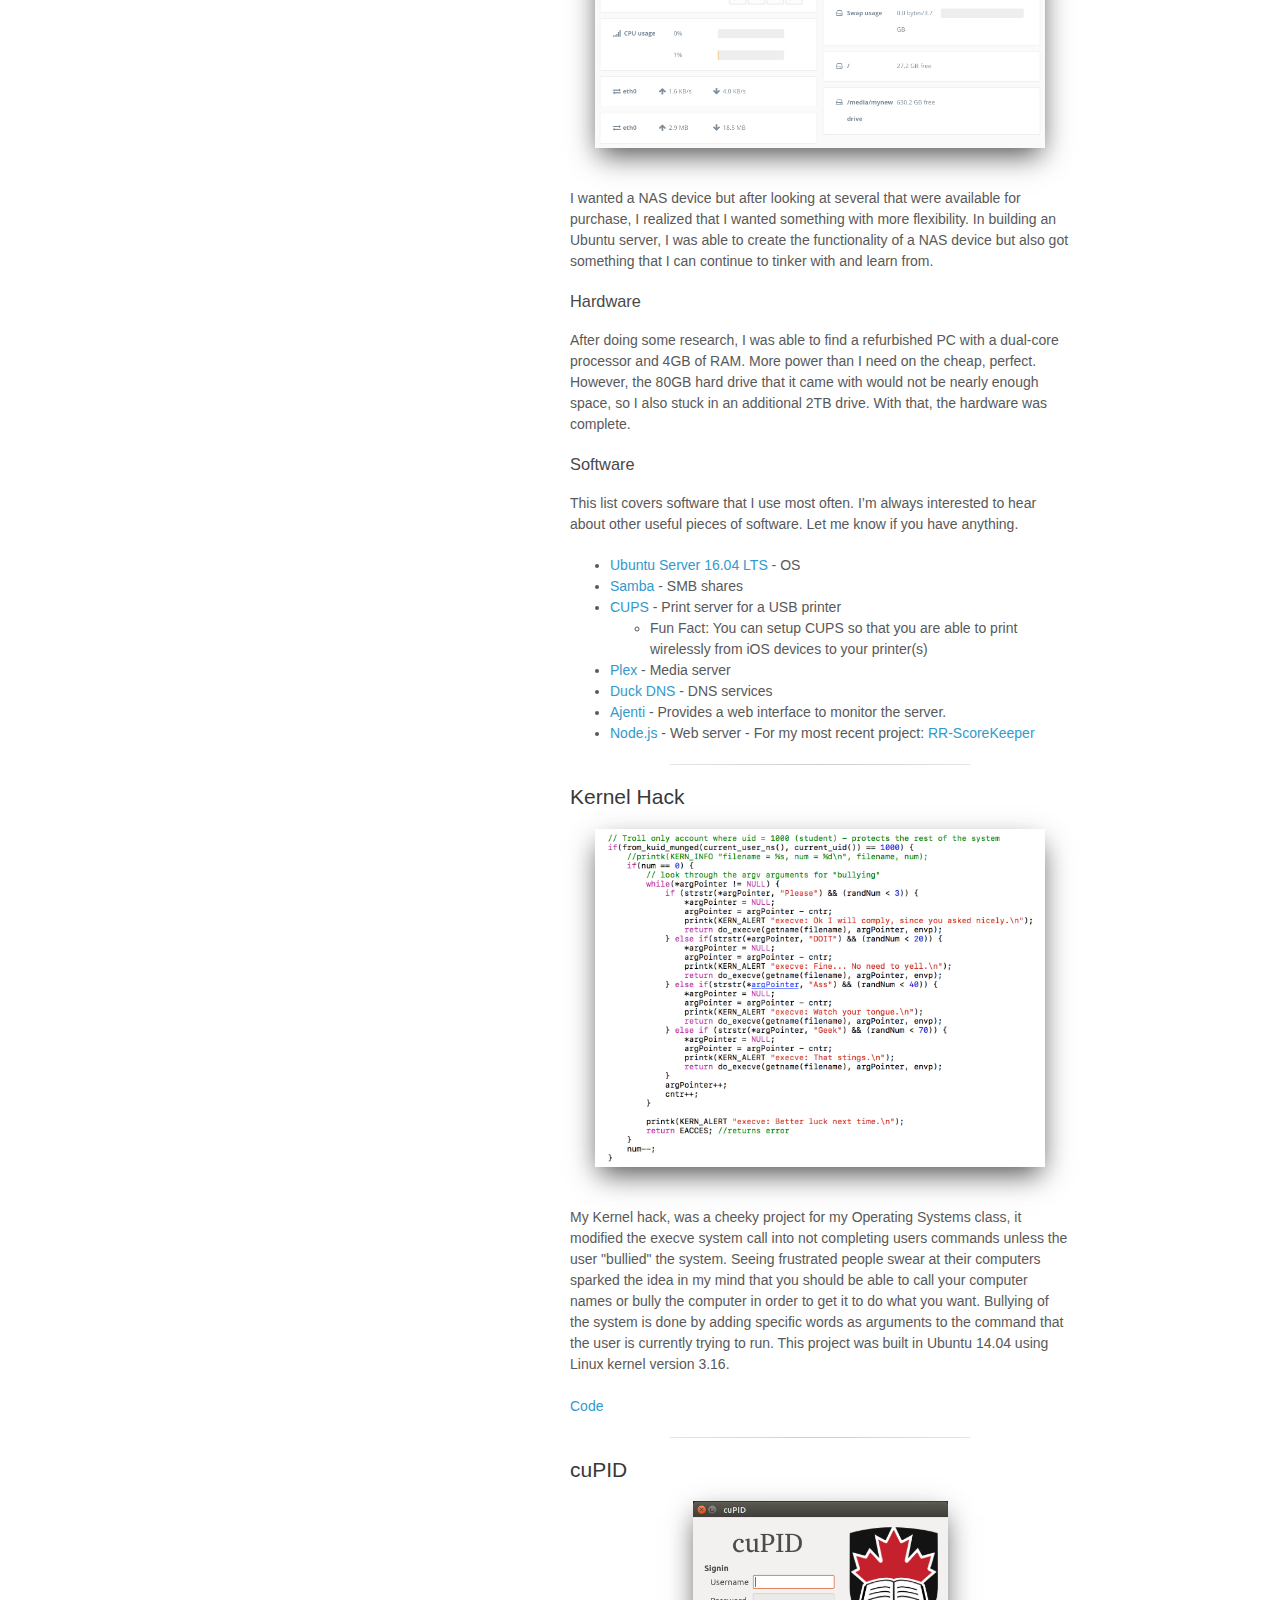
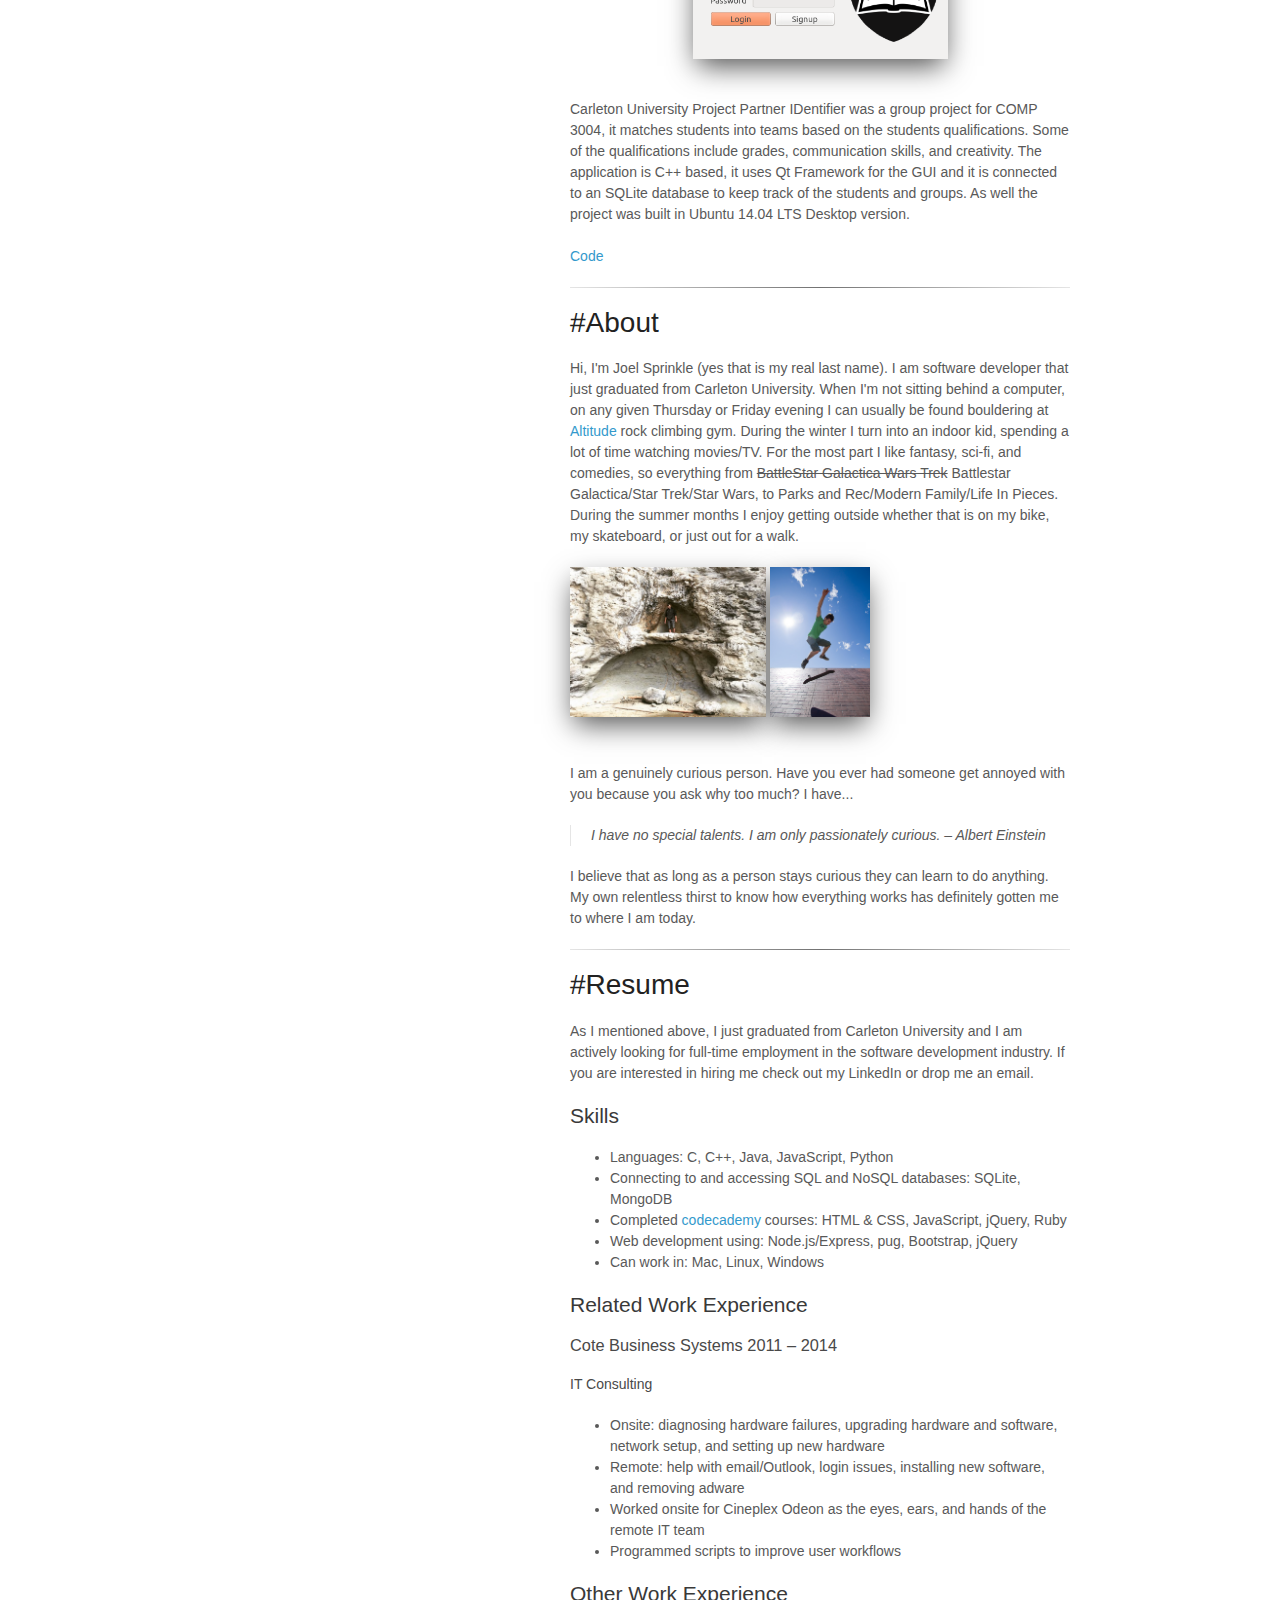
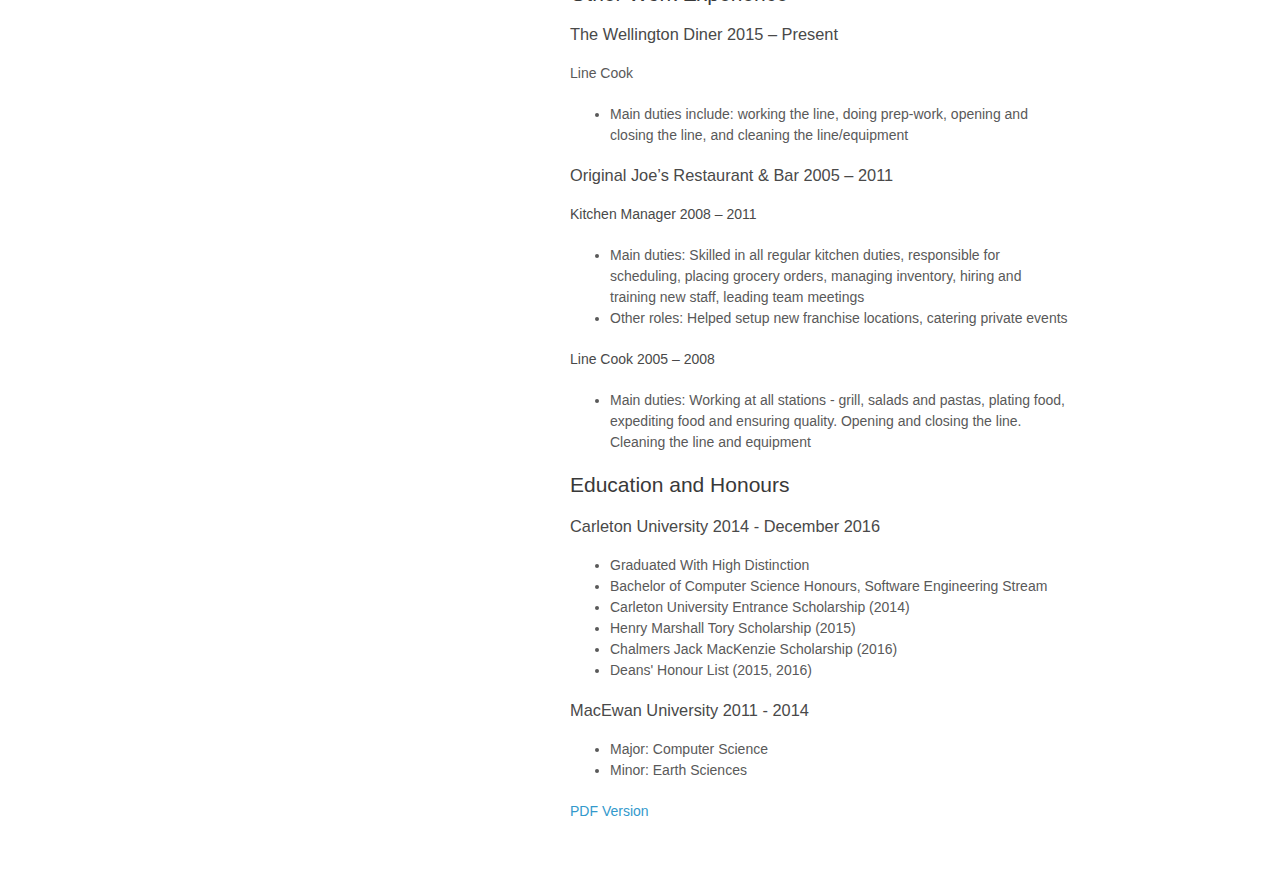
==== commit f7cd9d33: "updated content" ====
--- a/index.html
+++ b/index.html
@@ -174,7 +174,7 @@
         </ul>
 		
         <h2>Education and Honours</h2>
-        <h3>Carleton University	2014 - Dec. 2016</h3>
+        <h3>Carleton University	2014 - December 2016</h3>
         <ul>
           <li>Graduated With High Distinction</li>
           <li>Bachelor of Computer Science Honours, Software Engineering Stream</li>
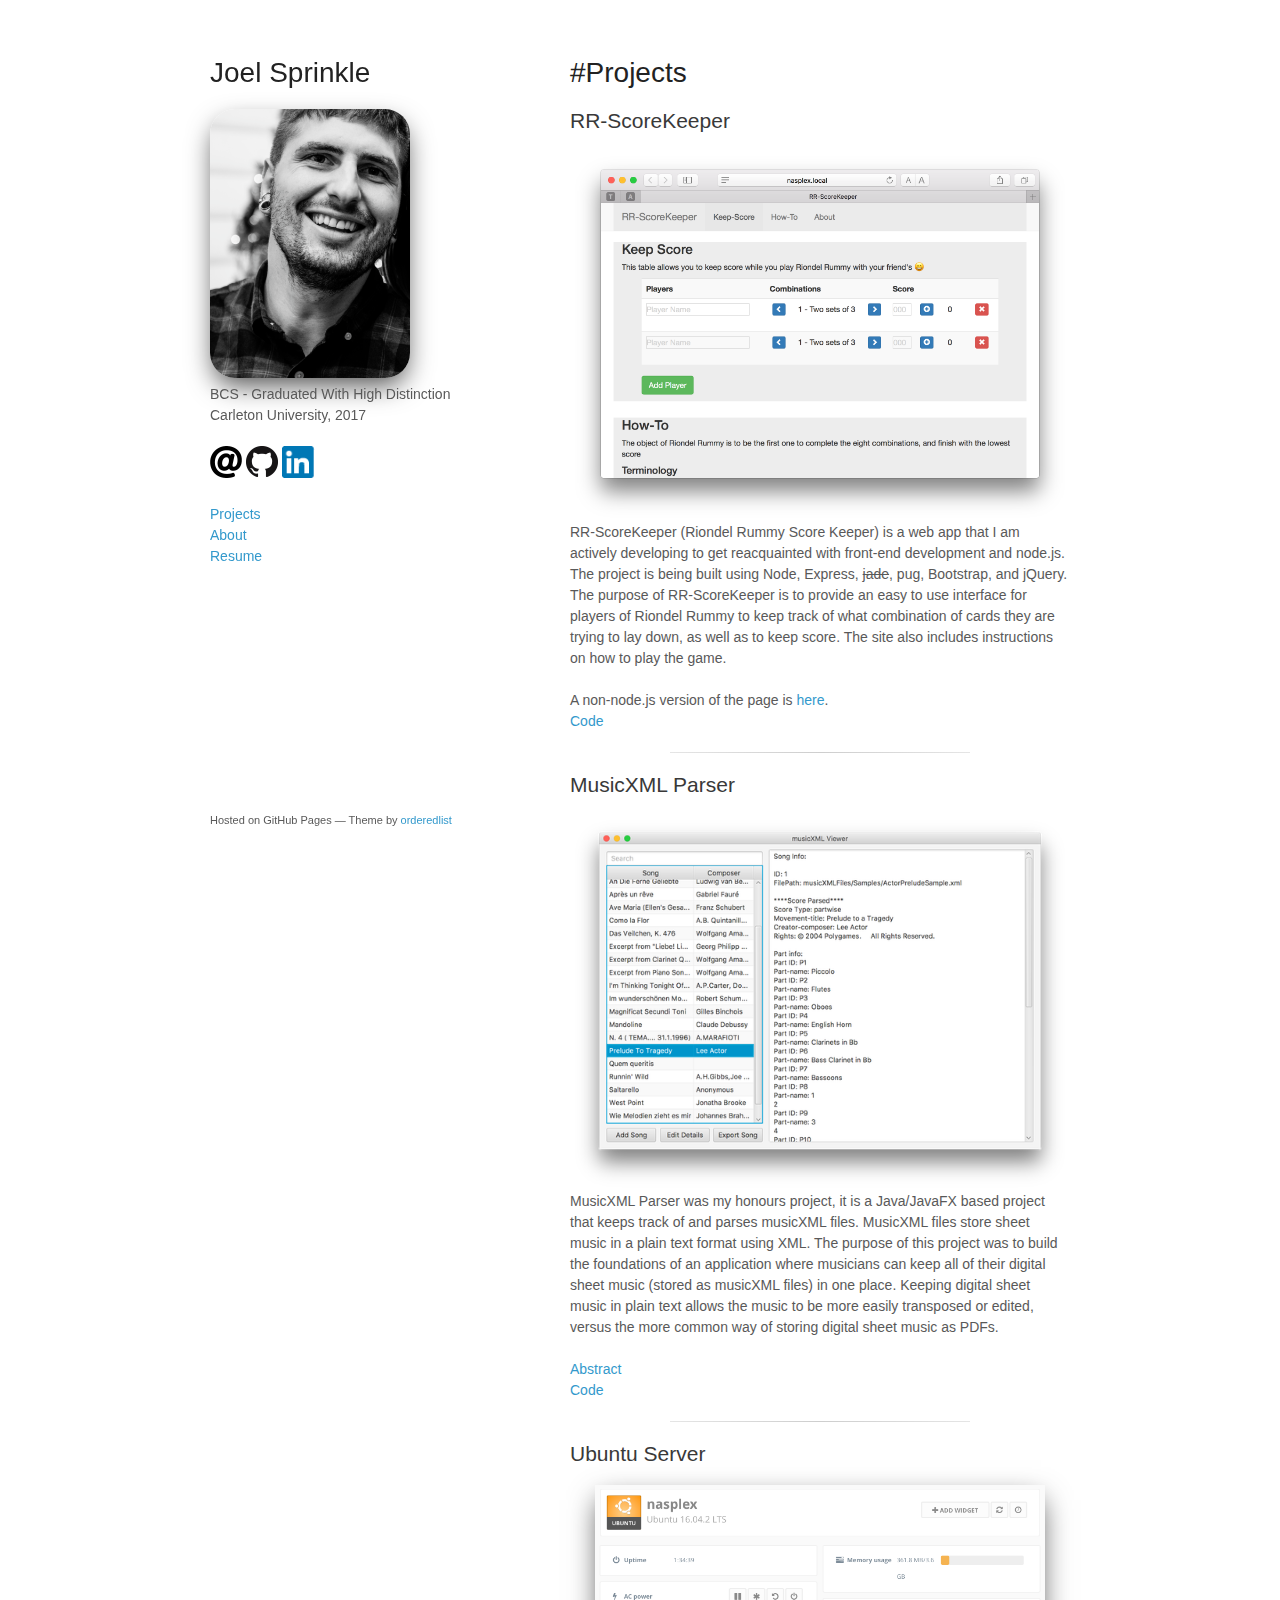
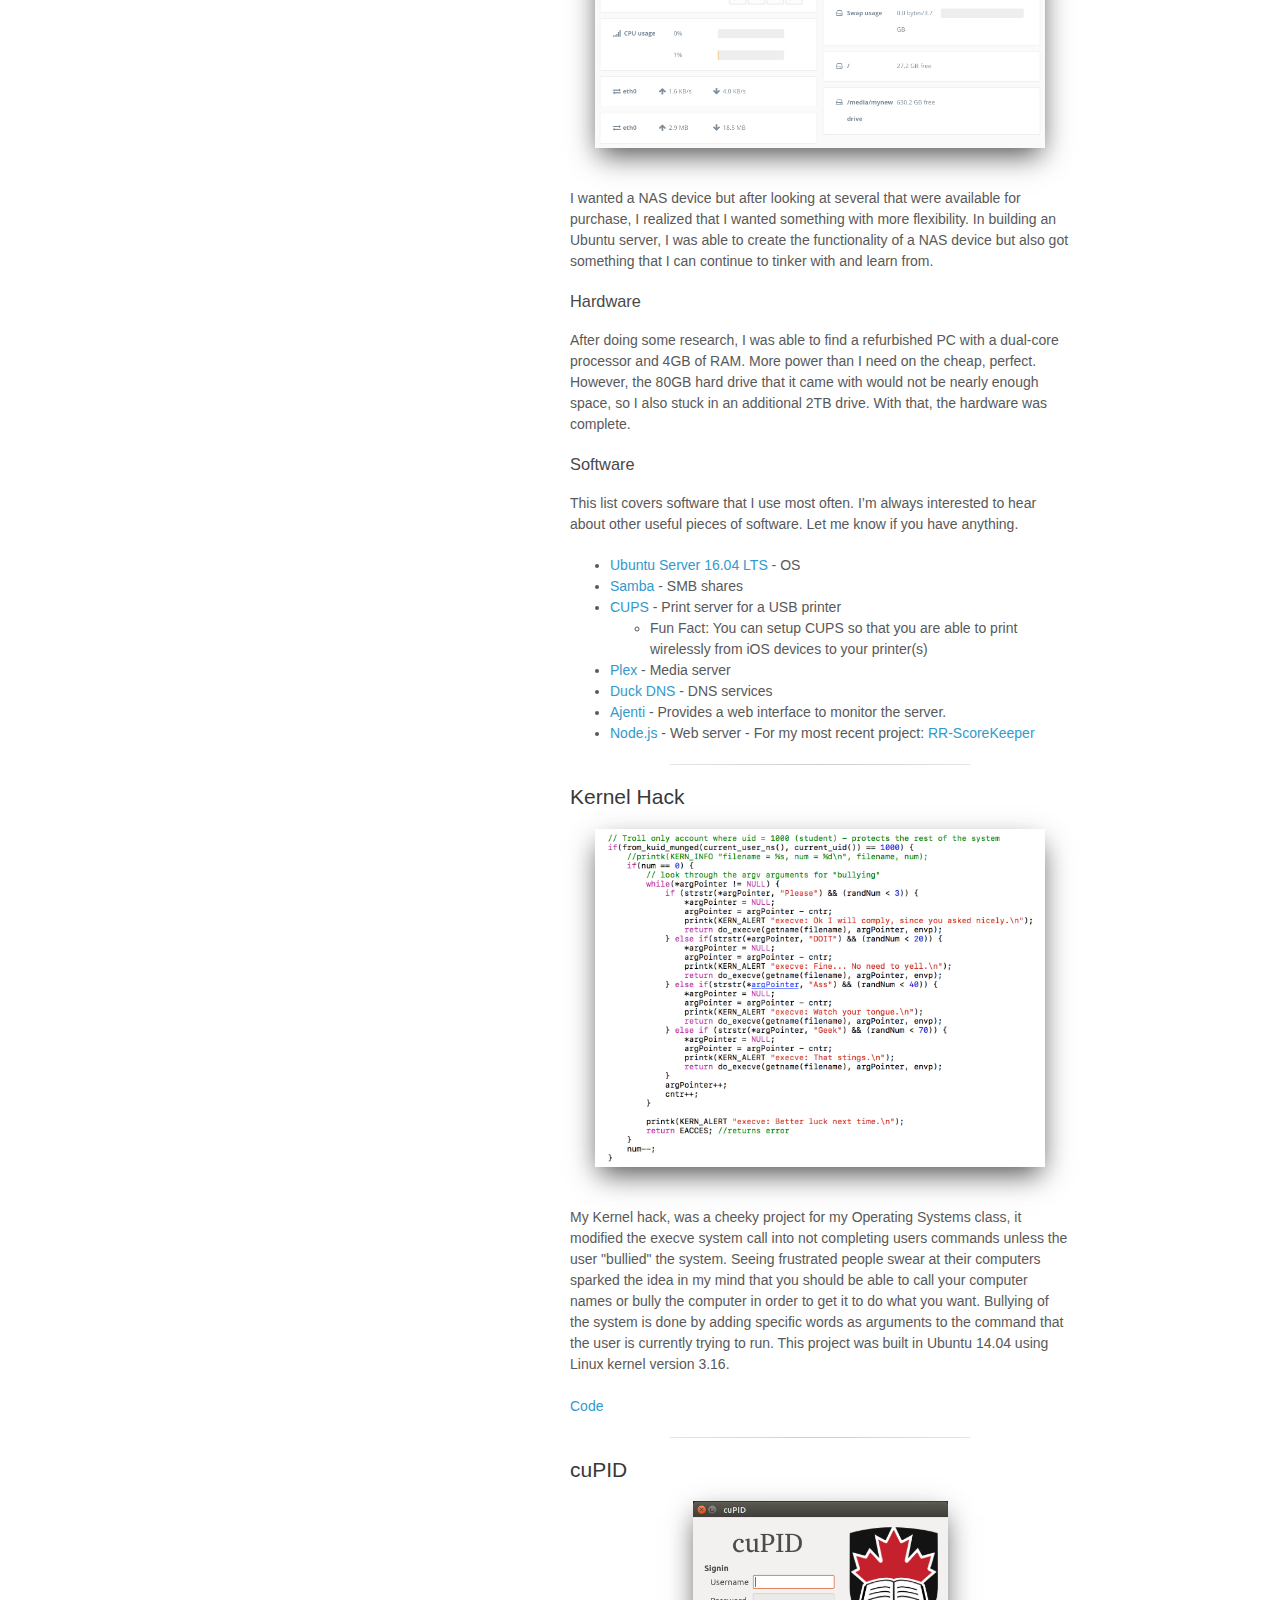
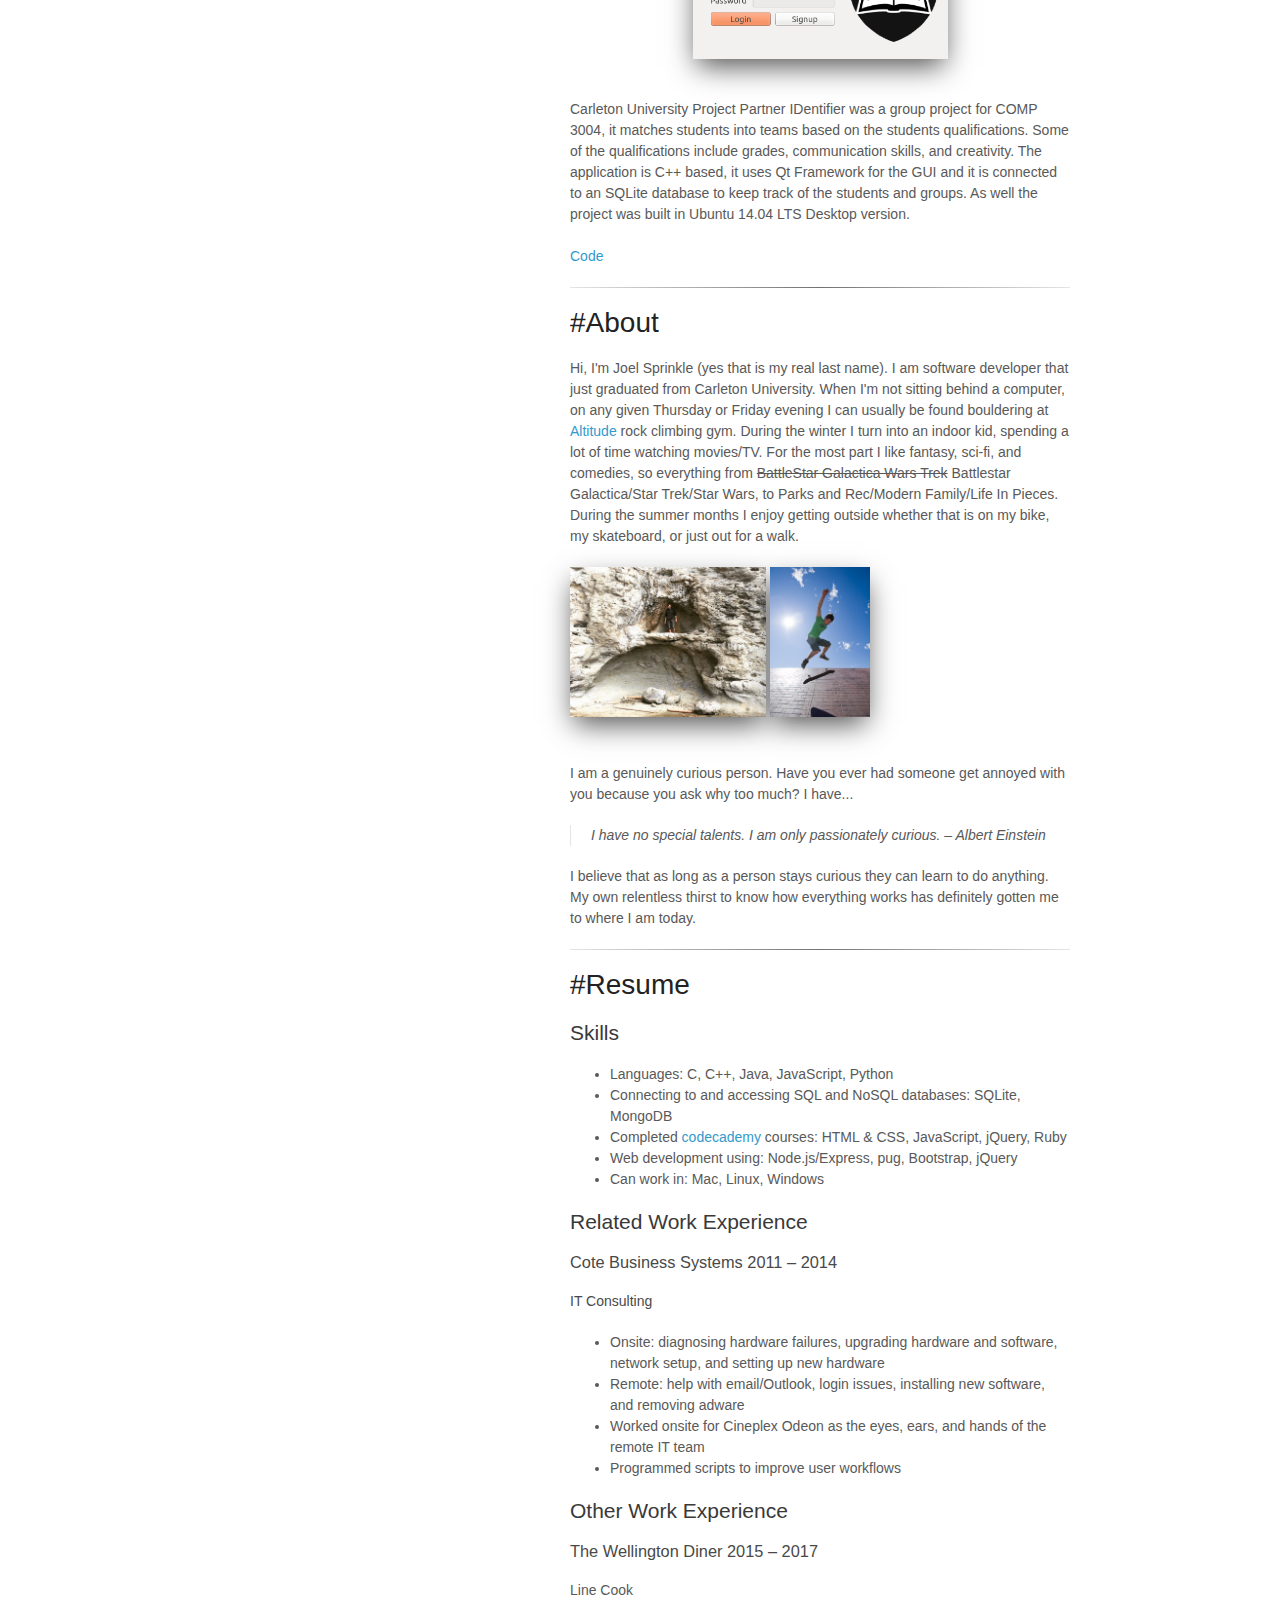
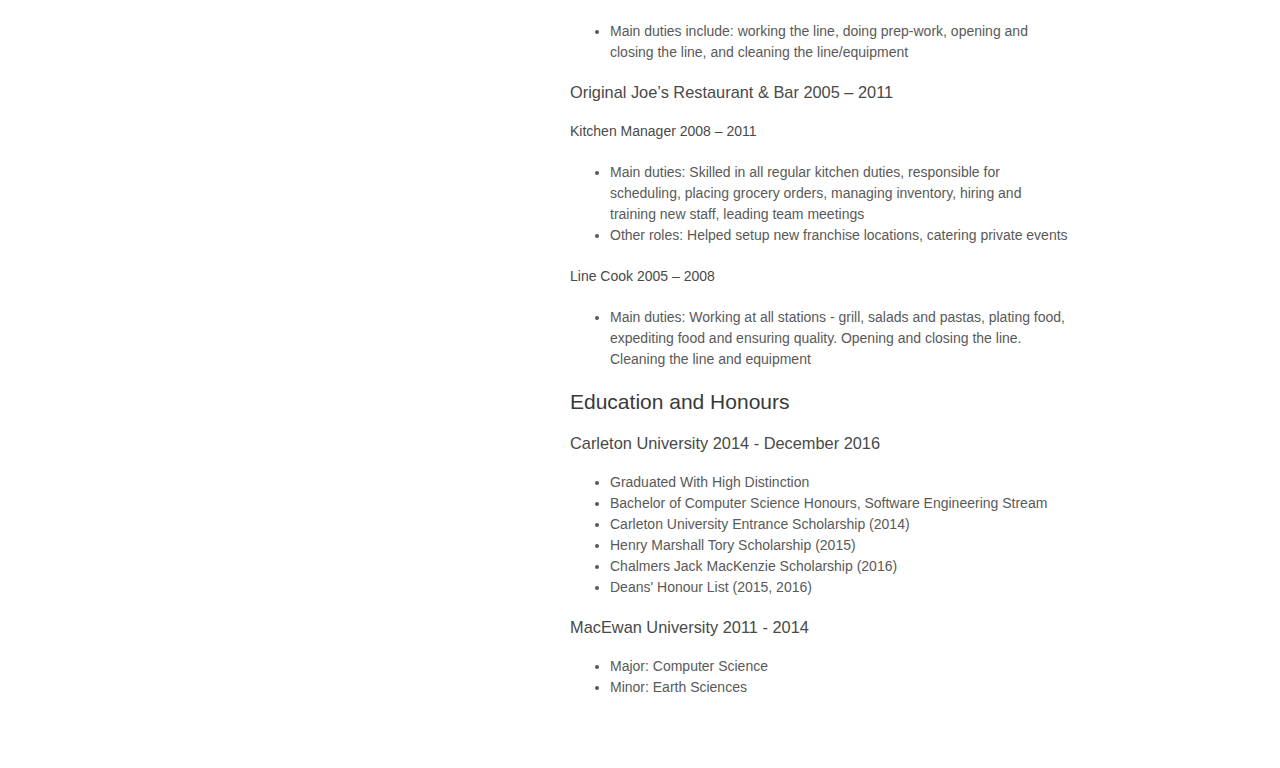
==== commit 93d58243: "updated content" ====
--- a/index.html
+++ b/index.html
@@ -134,7 +134,7 @@
 				
         <hr class="style-two">
         <h1 id="resume">#Resume</h1>
-        <p>As I mentioned above, I just graduated from Carleton University and I am actively looking for full-time employment in the software development industry. If you are interested in hiring me check out my LinkedIn or drop me an email.</p> 
+        <!--<p>As I mentioned above, I just graduated from Carleton University and I am actively looking for full-time employment in the software development industry. If you are interested in hiring me check out my LinkedIn or drop me an email.</p> -->
 				
         <h2>Skills</h2>
         <ul>
@@ -156,7 +156,7 @@
         </ul>
 				
         <h2>Other Work Experience</h2>
-        <h3>The Wellington Diner 2015 – Present</h3>
+        <h3>The Wellington Diner 2015 – 2017</h3>
         <p>Line Cook</p>
         <ul>
           <li>Main duties include: working the line, doing prep-work, opening and closing the line, and cleaning the line/equipment</li>
@@ -190,7 +190,7 @@
           <li>Minor: Earth Sciences</li>
         </ul>
 			
-        <p><a href="pdfs/Joel_Sprinkle_Resume.pdf" target="_blank">PDF Version</a></p>
+        <!--<p><a href="pdfs/Joel_Sprinkle_Resume.pdf" target="_blank">PDF Version</a></p>-->
         
       </section>
       <footer>        
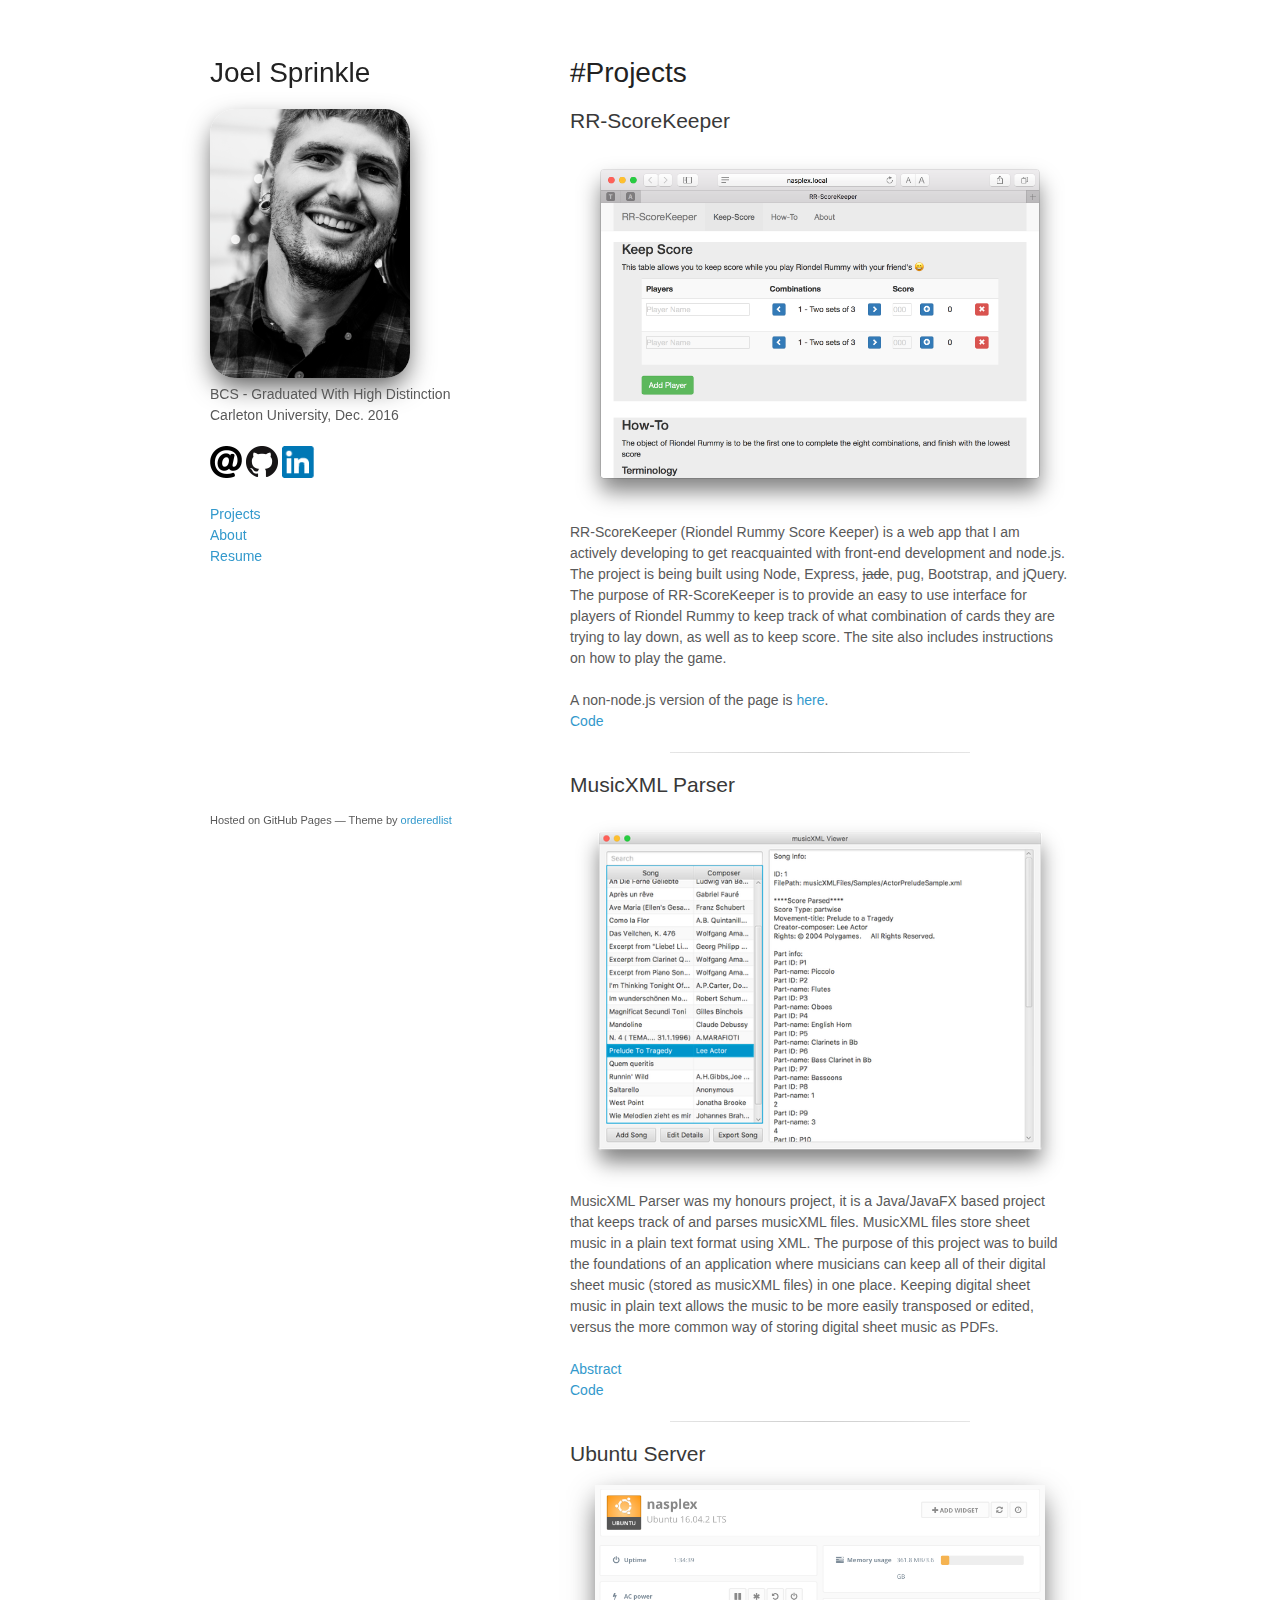
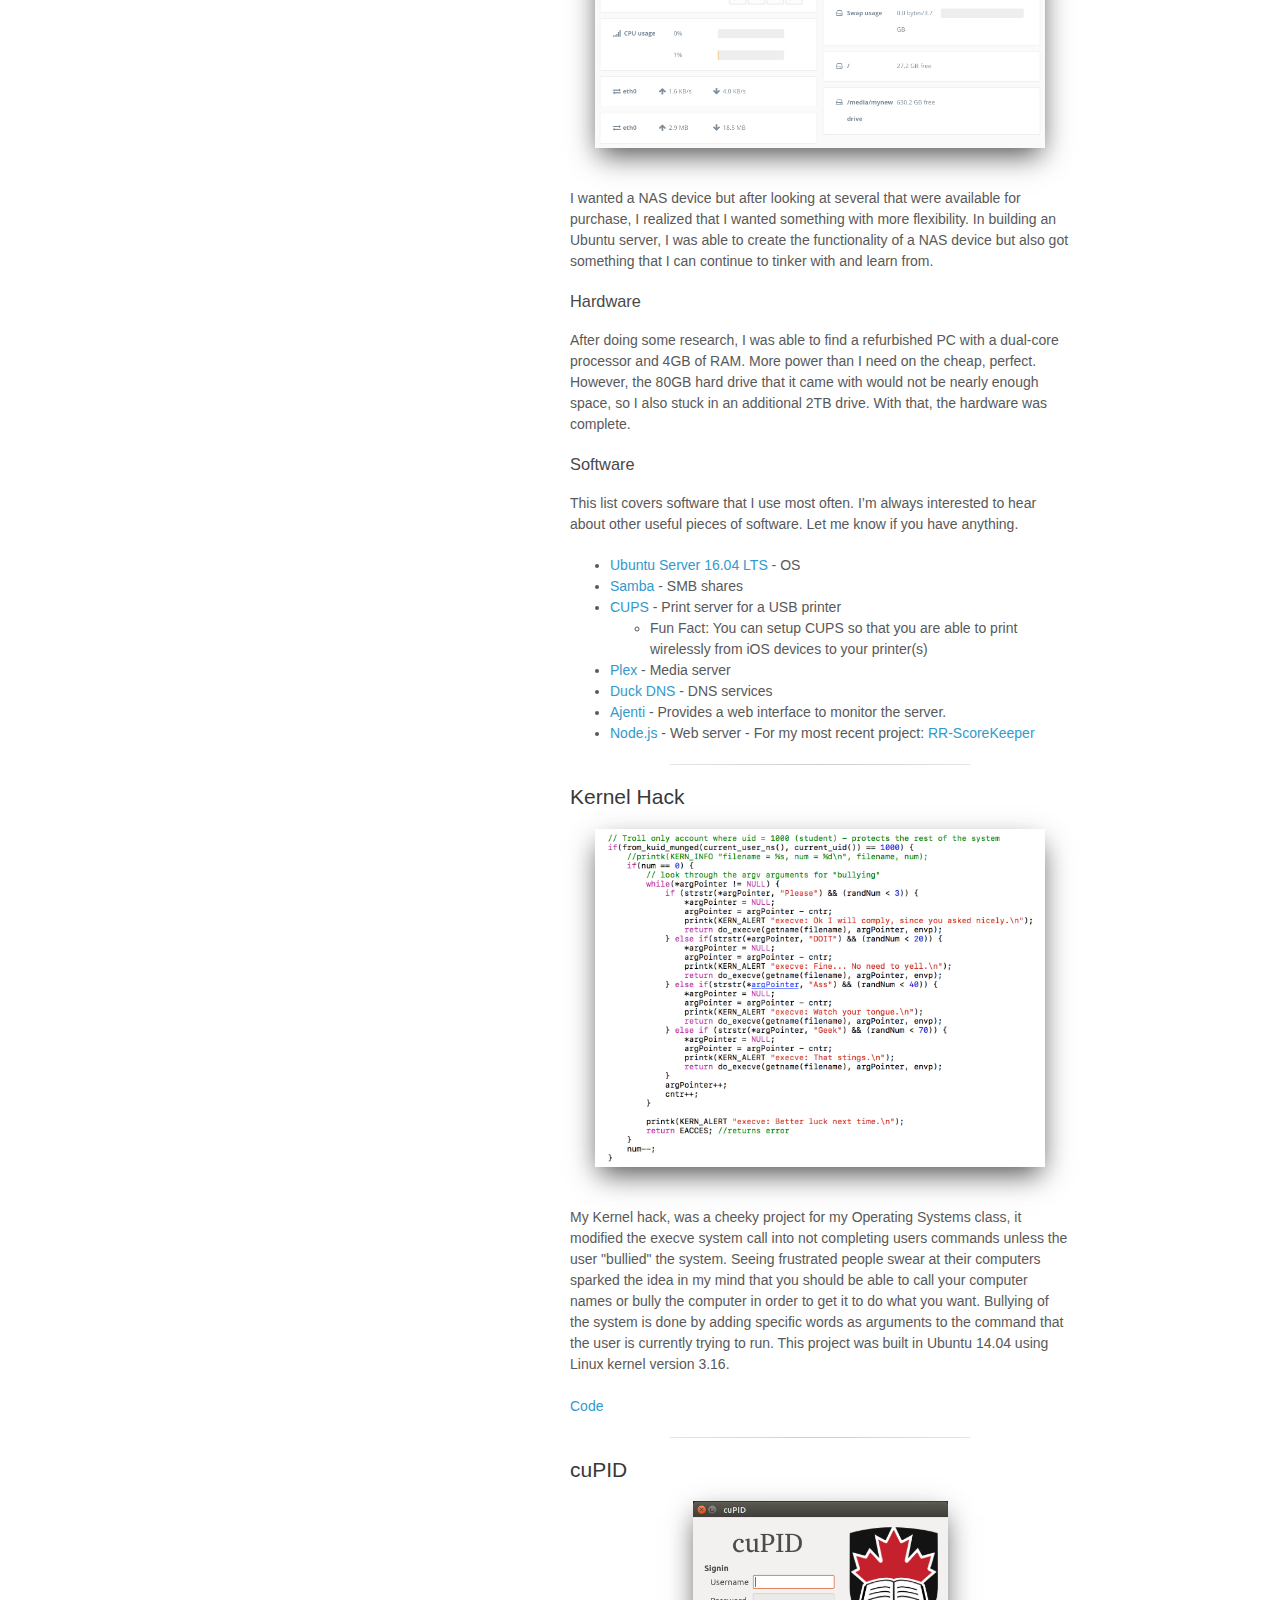
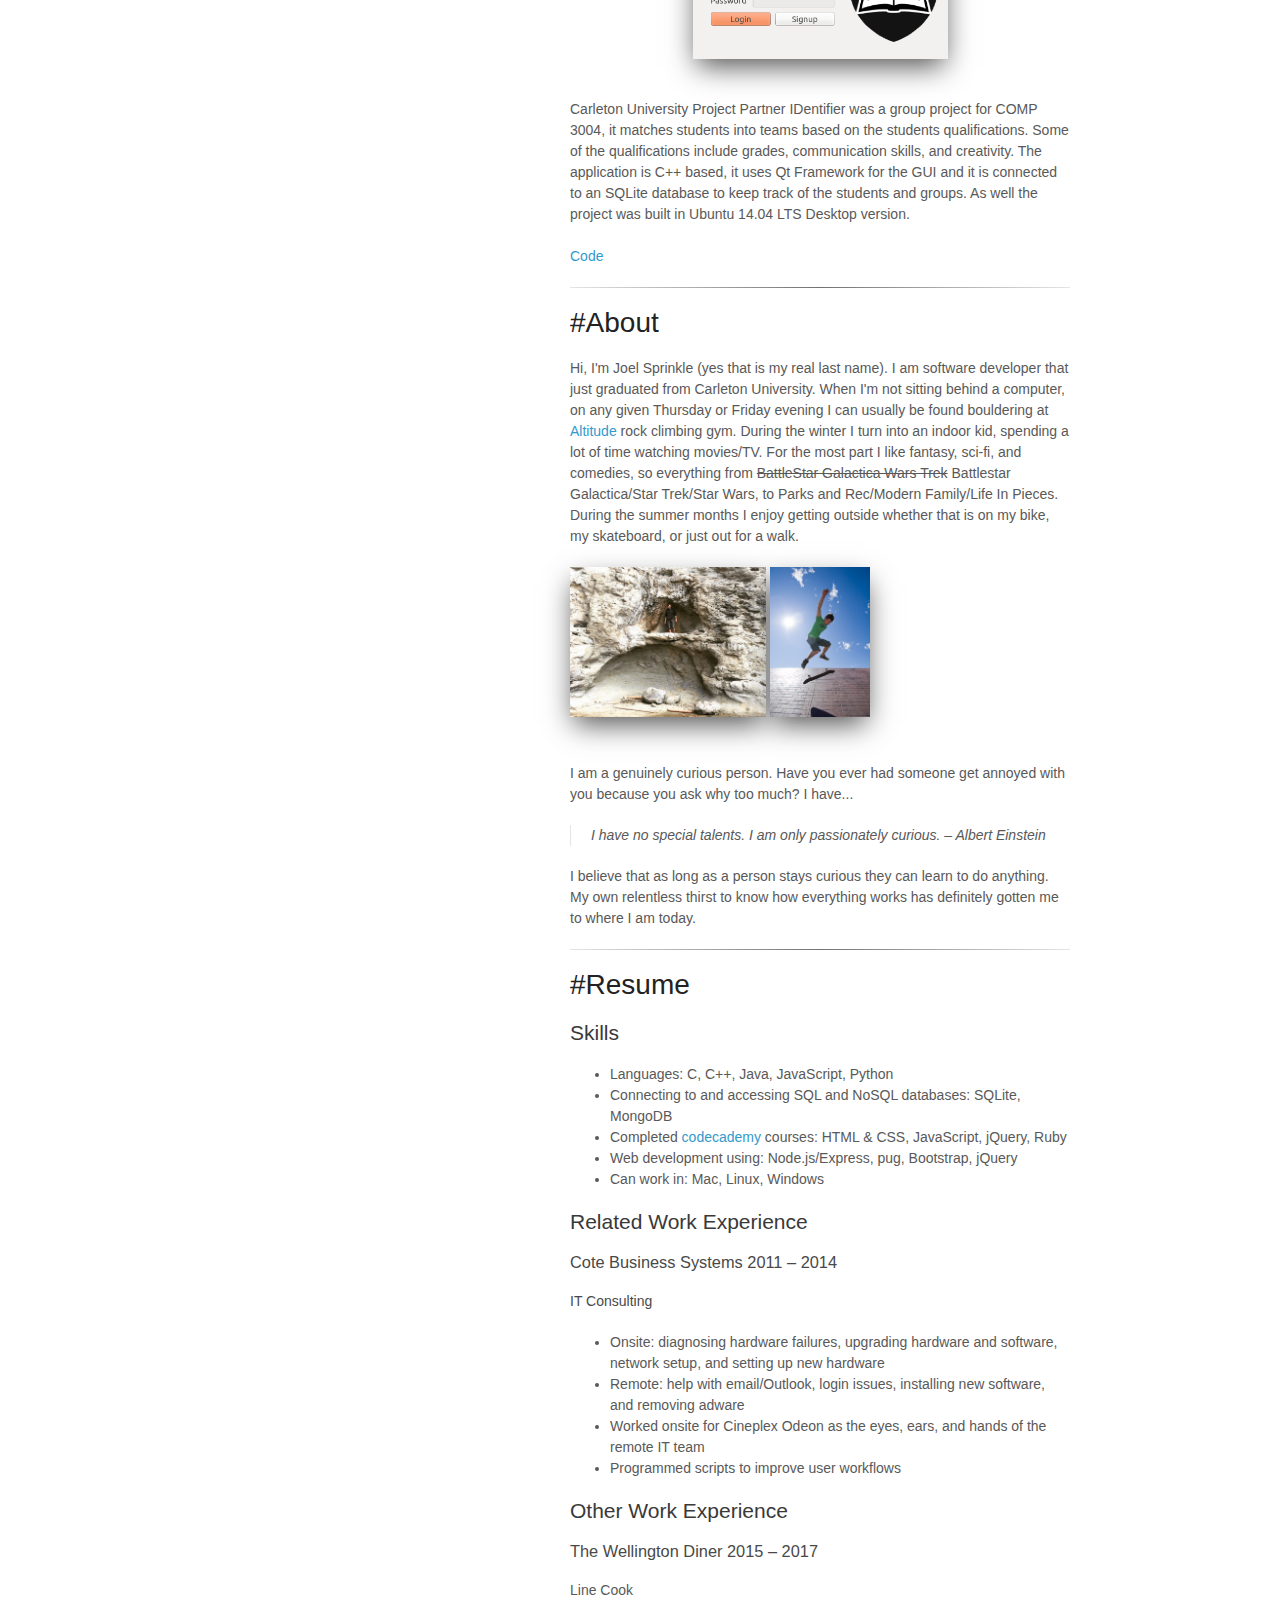
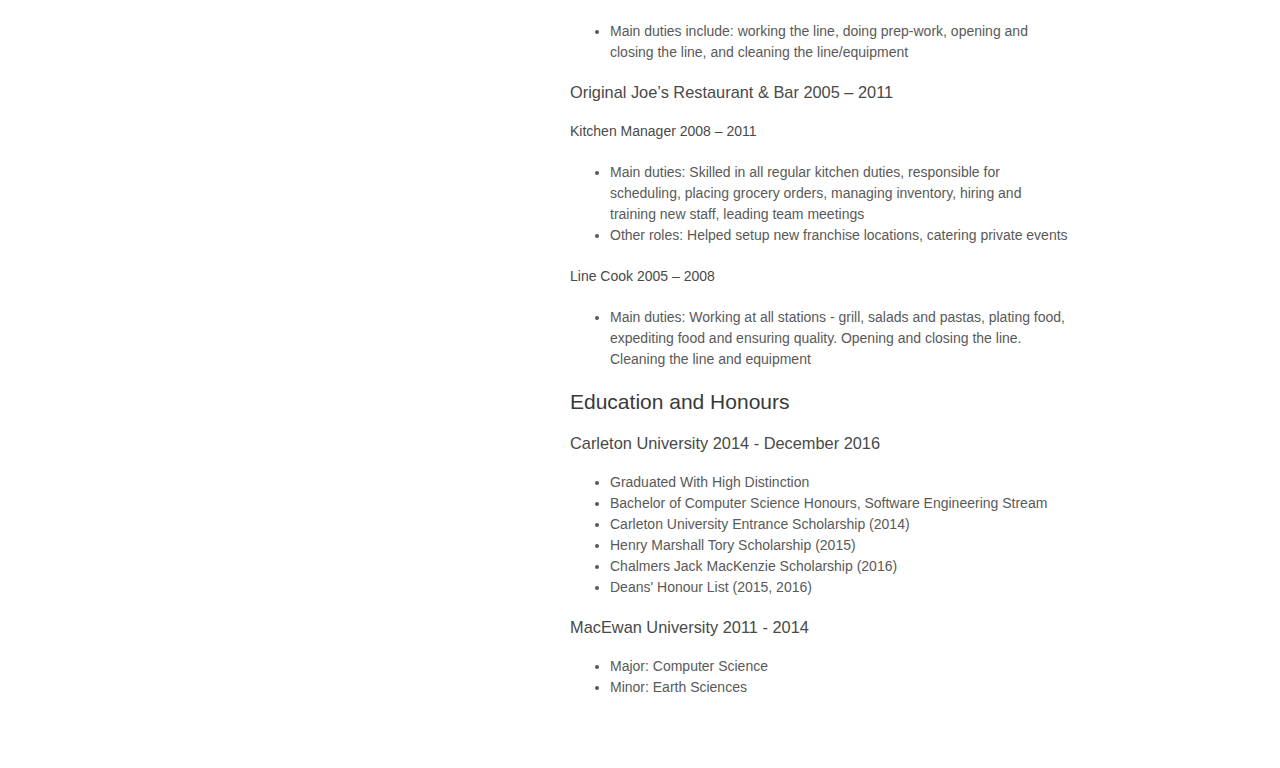
==== commit 78a85f50: "updated content" ====
--- a/index.html
+++ b/index.html
@@ -31,7 +31,7 @@
       <header>
         <h1>Joel Sprinkle</h1>
         <img class="portrait" src="images/Me/portrait.png" alt="Me" style="width:200px;">
-        <p>BCS - Graduated With High Distinction<br>Carleton University, 2017</p>
+        <p>BCS - Graduated With High Distinction<br>Carleton University, Dec. 2016</p>
         
         <p><script type="text/javascript">writeMe();</script><img src="images/Write/318-108266.jpg" height="32"></a>
         <a href="https://github.com/sprinklej" target="_blank"><img src="images/GitHub/GitHub-Mark-32px.png" alt="GitHub"></a>
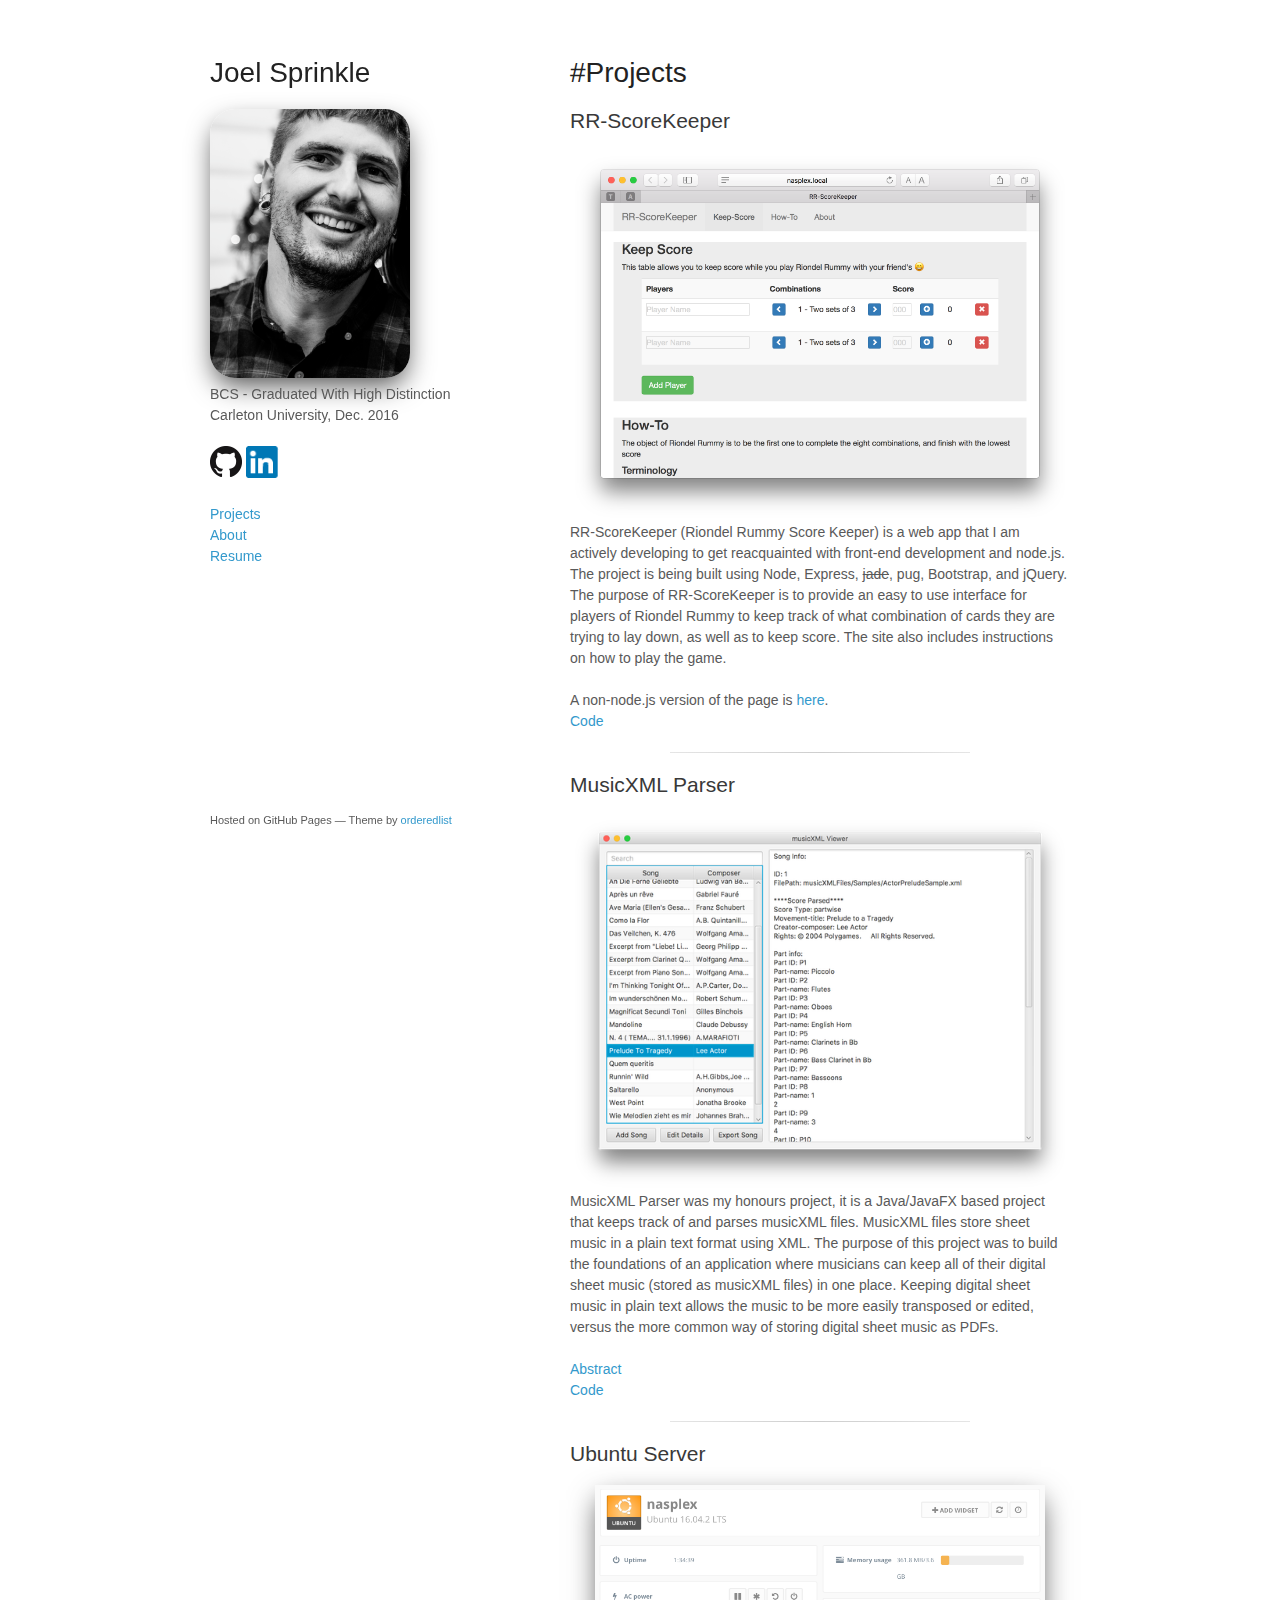
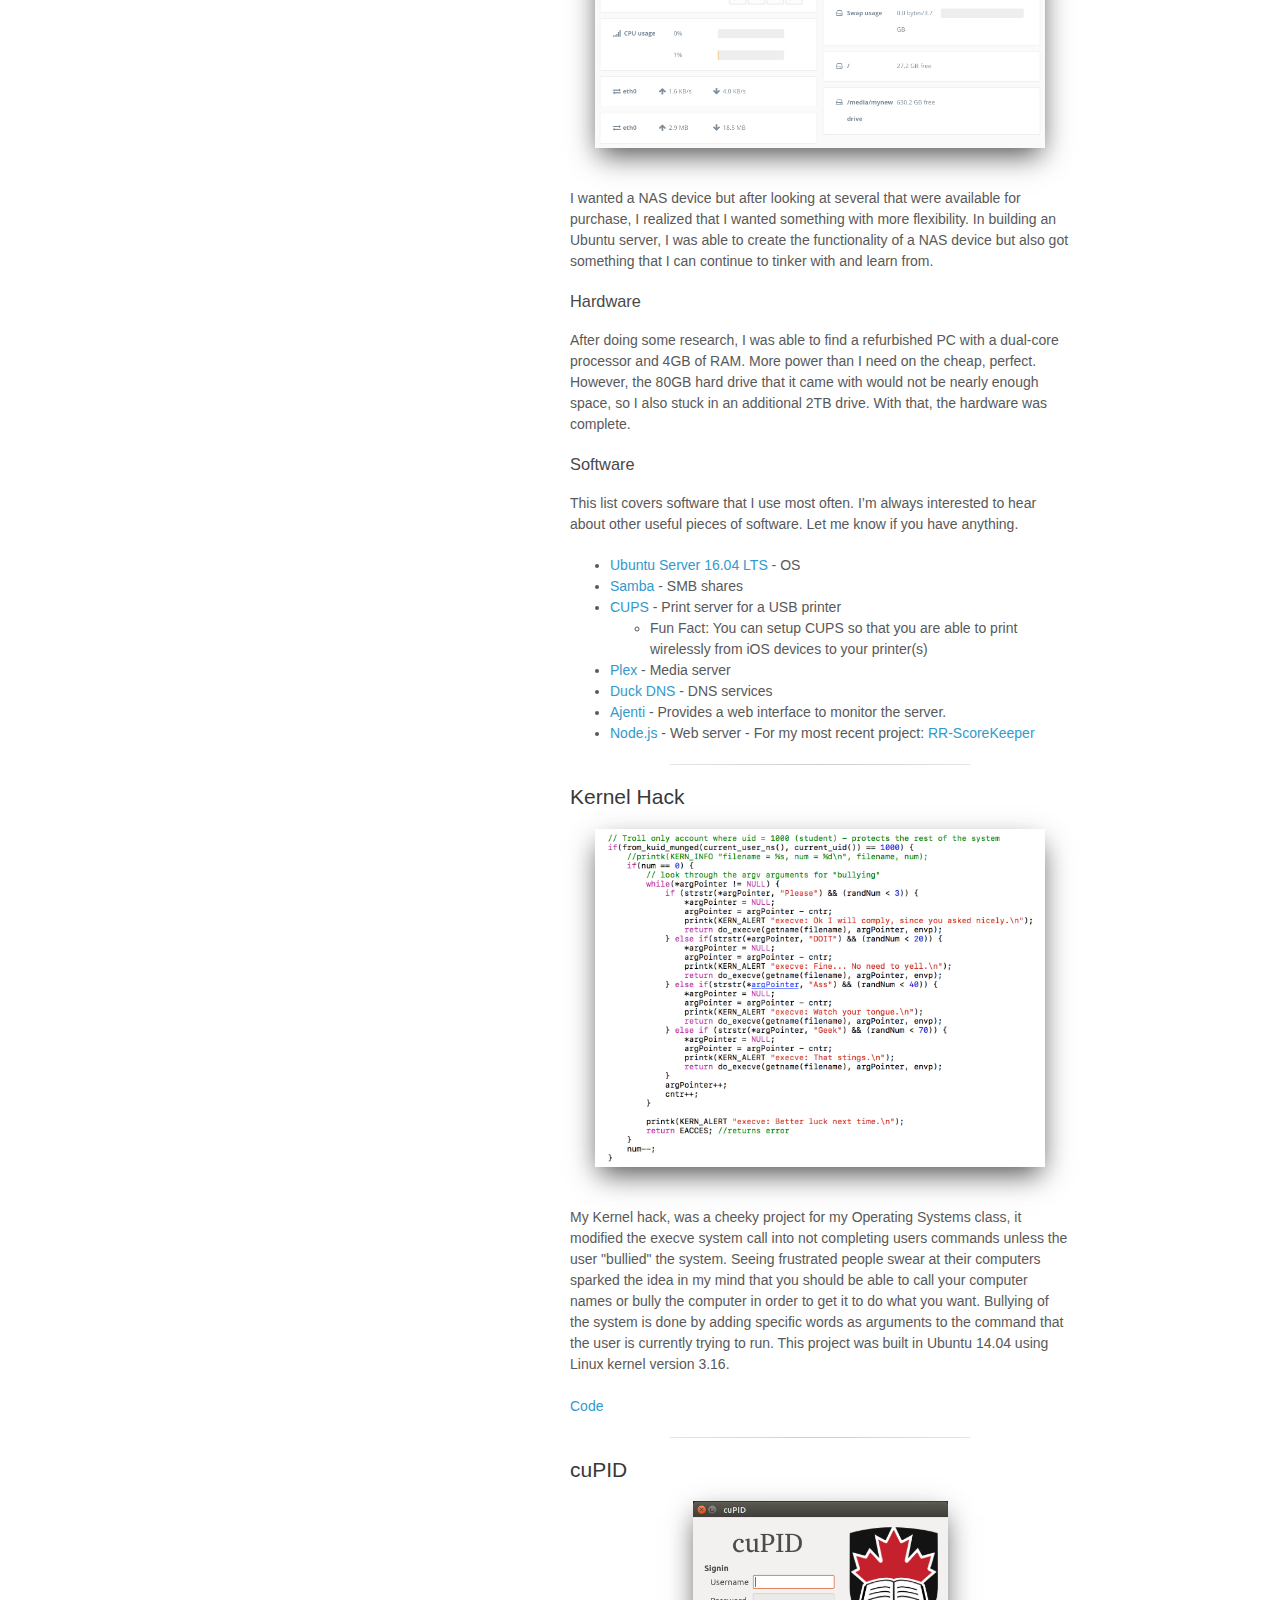
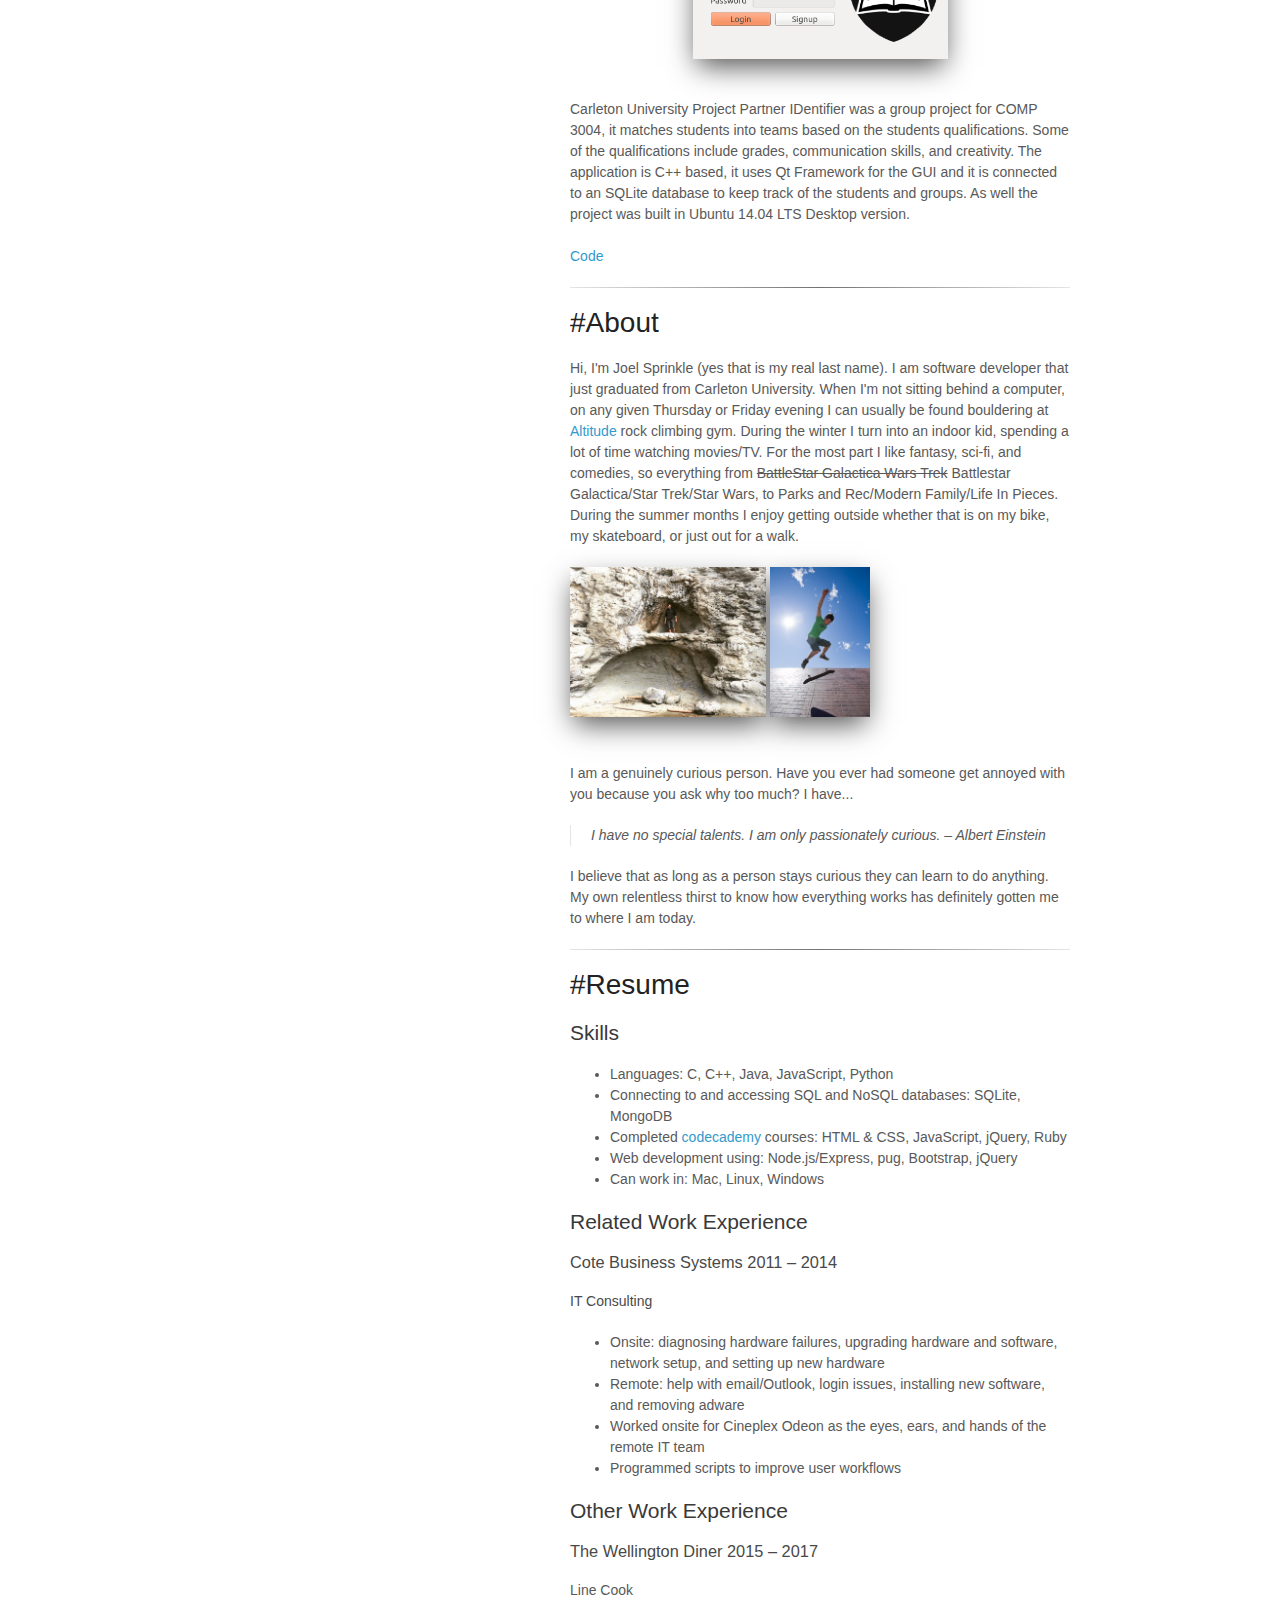
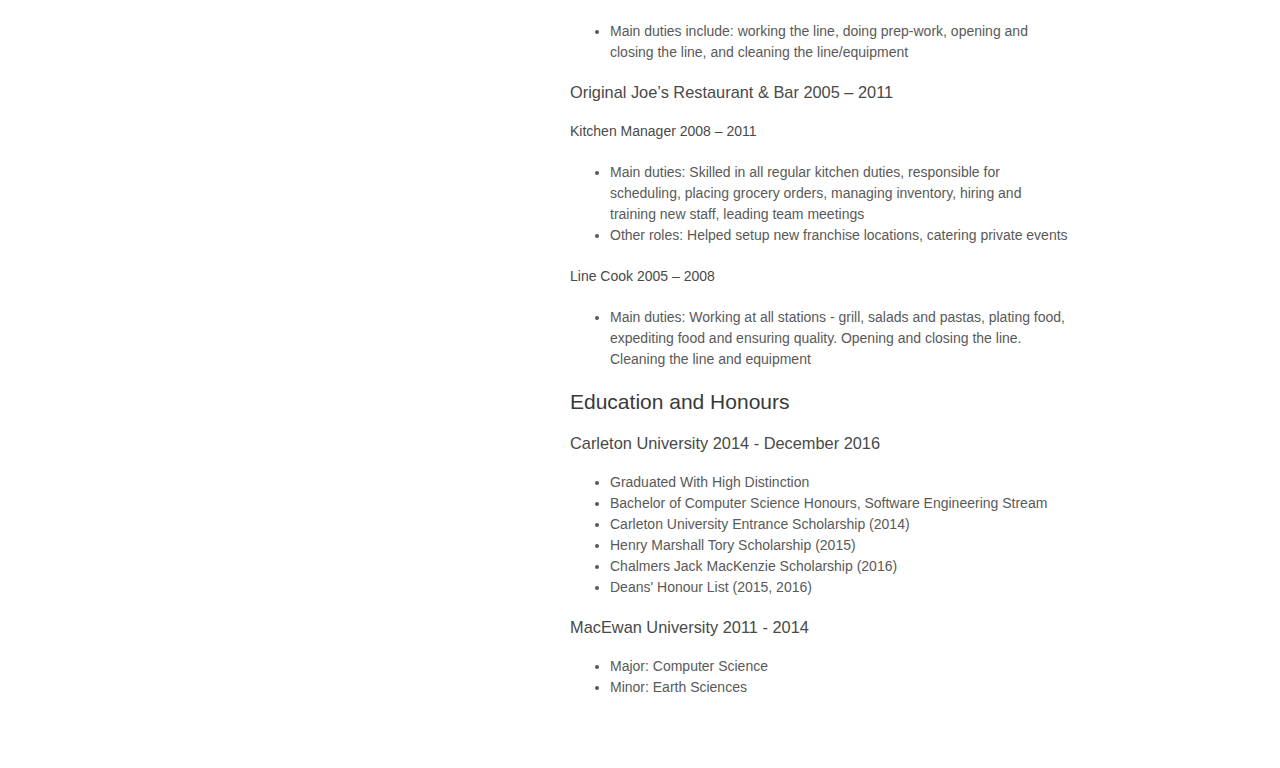
==== commit 73e0bd30: "Update index.html" ====
--- a/index.html
+++ b/index.html
@@ -33,8 +33,7 @@
         <img class="portrait" src="images/Me/portrait.png" alt="Me" style="width:200px;">
         <p>BCS - Graduated With High Distinction<br>Carleton University, Dec. 2016</p>
         
-        <p><script type="text/javascript">writeMe();</script><img src="images/Write/318-108266.jpg" height="32"></a>
-        <a href="https://github.com/sprinklej" target="_blank"><img src="images/GitHub/GitHub-Mark-32px.png" alt="GitHub"></a>
+        <p><a href="https://github.com/sprinklej" target="_blank"><img src="images/GitHub/GitHub-Mark-32px.png" alt="GitHub"></a>
         <a href="http://linkedin.com/in/JoelSprinkle" target="_blank"><img src="images/LinkedIn/In-2CRev-34px-R.png" alt="LinkedIn" height="32"></a></p>
         
         <p><a href="#projects">Projects</a><br>
